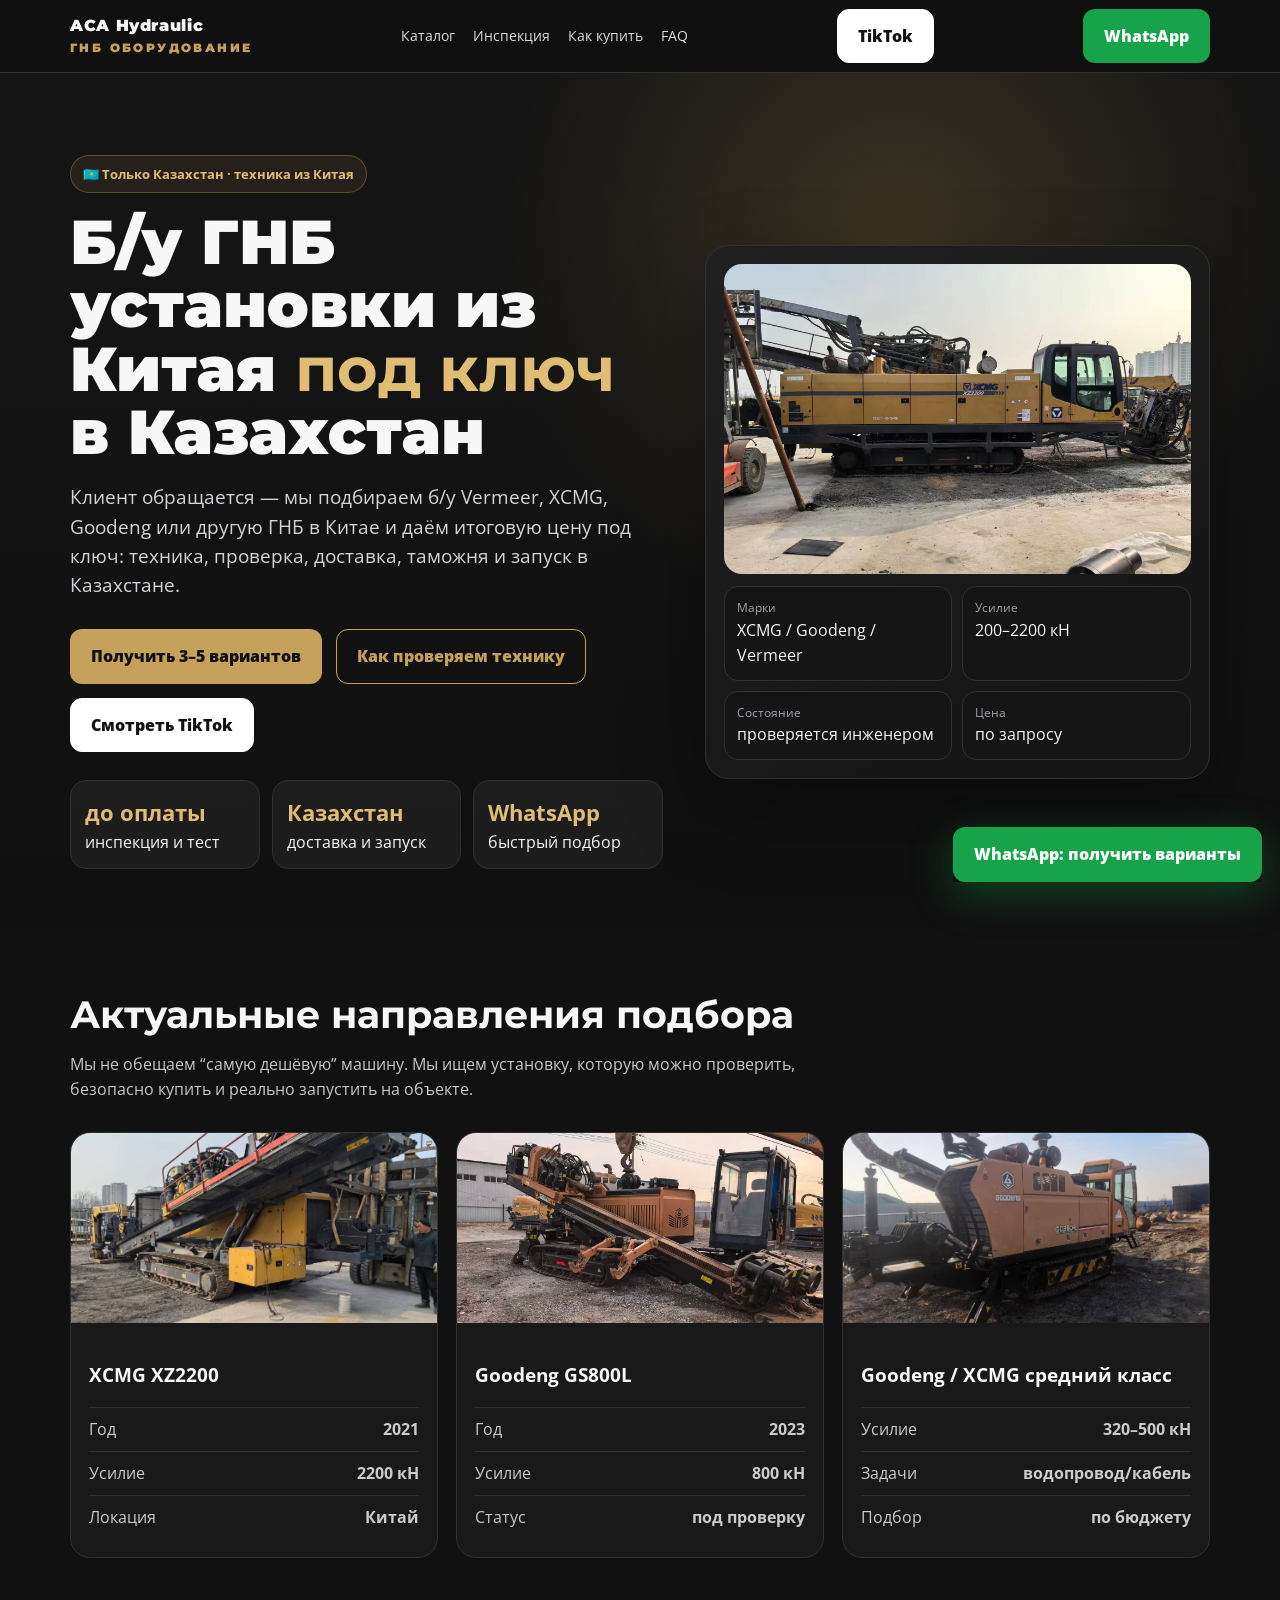
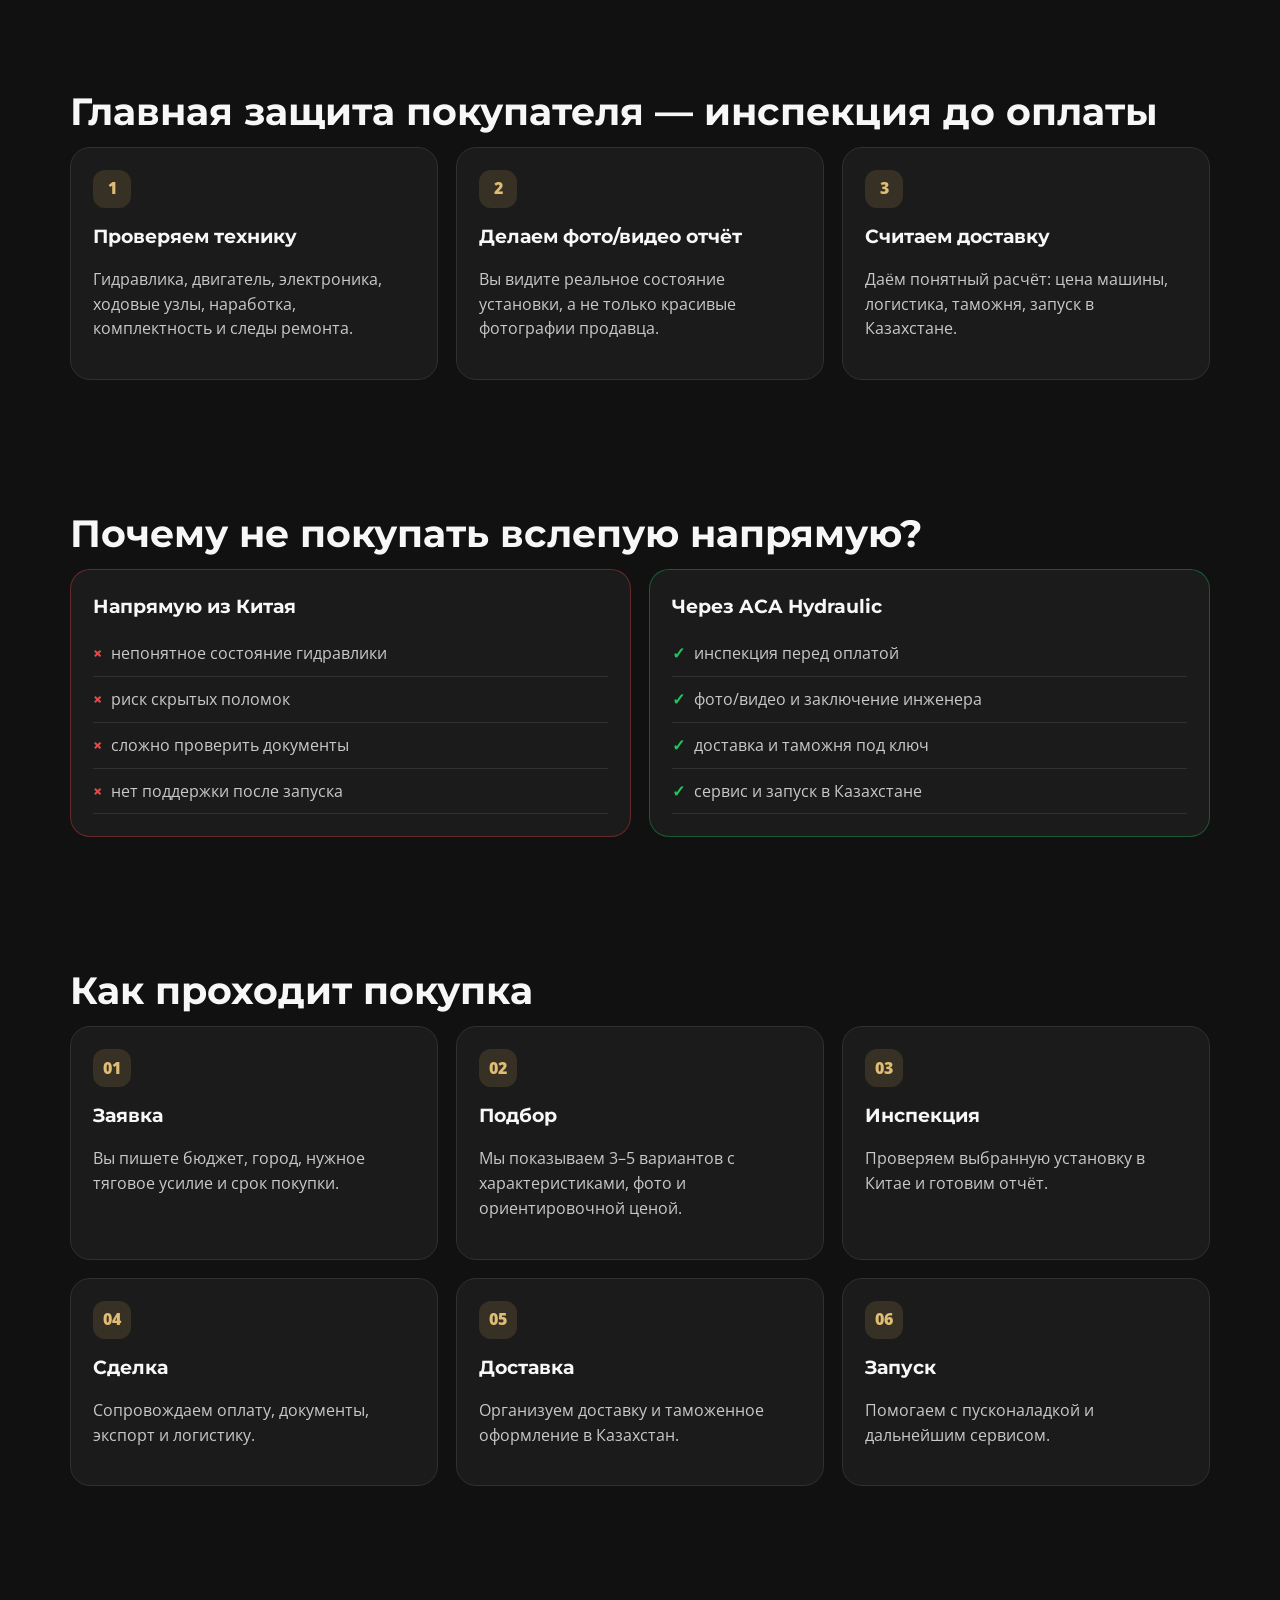
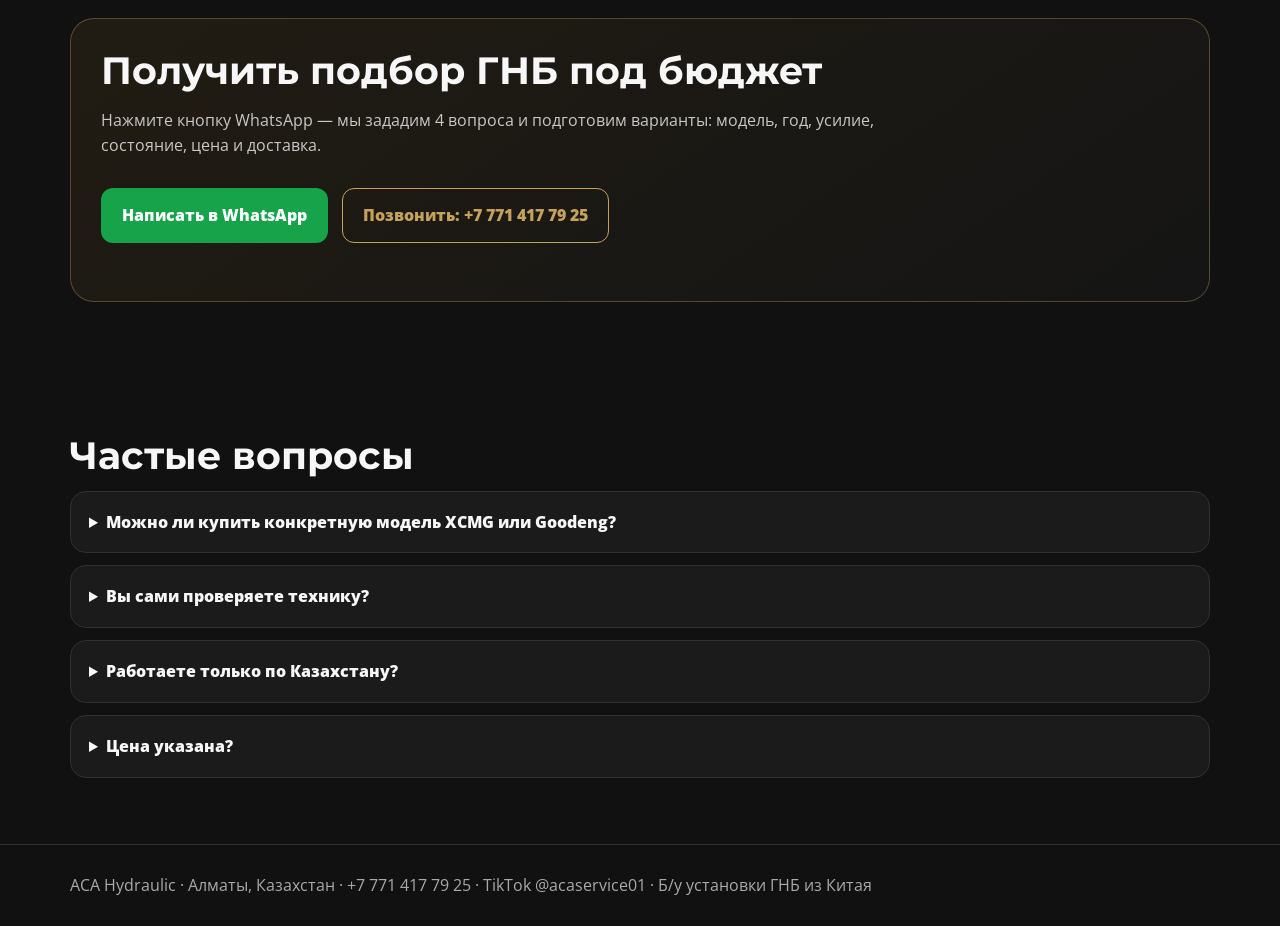
==== index.html @ 489a2565 "Improve HDD landing SEO and add TikTok" ====
<!doctype html>
<html lang="ru-KZ">
<head>
  <meta charset="UTF-8" />
  <meta name="viewport" content="width=device-width, initial-scale=1.0" />
  <title>Б/у ГНБ установки из Китая под ключ в Казахстан | ACA Hydraulic</title>
  <meta name="description" content="Б/у ГНБ установки Vermeer, XCMG, Goodeng из Китая под ключ в Казахстан: подбор под бюджет, инспекция, доставка, таможня и запуск. Получите цену под ключ в WhatsApp." />
  <meta name="keywords" content="б/у ГНБ установка, ГНБ из Китая, Vermeer бу, XCMG ГНБ, Goodeng ГНБ, купить ГНБ Казахстан, цена ГНБ под ключ" />
  <meta name="robots" content="index, follow" />
  <link rel="canonical" href="https://acahydraulic.com/" />
  <meta property="og:type" content="website" />
  <meta property="og:title" content="Б/у ГНБ установки из Китая под ключ в Казахстан" />
  <meta property="og:description" content="Подбор б/у Vermeer, XCMG, Goodeng из Китая под бюджет. Цена под ключ: техника, инспекция, доставка, таможня, запуск." />
  <meta property="og:url" content="https://acahydraulic.com/" />
  <meta name="twitter:card" content="summary_large_image" />
  <meta property="og:site_name" content="ACA Hydraulic" />
  <link rel="preconnect" href="https://fonts.googleapis.com">
  <link rel="preconnect" href="https://fonts.gstatic.com" crossorigin>
  <link href="https://fonts.googleapis.com/css2?family=Montserrat:wght@700;800;900&family=Open+Sans:wght@400;600;700&display=swap" rel="stylesheet">
  <style>
    :root{--bg:#111;--card:#1b1b1b;--muted:#9ca3af;--gold:#c6a15b;--gold2:#e0bd74;--line:#303030;--green:#22c55e;--red:#ef4444;--white:#f7f7f7}
    *{box-sizing:border-box} body{margin:0;background:var(--bg);color:var(--white);font-family:'Open Sans',Arial,sans-serif;line-height:1.55} a{color:inherit;text-decoration:none} img{max-width:100%;display:block}
    .wrap{max-width:1180px;margin:0 auto;padding:0 20px}.nav{position:sticky;top:0;z-index:10;background:rgba(17,17,17,.9);backdrop-filter:blur(12px);border-bottom:1px solid var(--line)}.navin{height:72px;display:flex;align-items:center;justify-content:space-between;gap:20px}.brand{font-family:Montserrat,sans-serif;font-weight:900;letter-spacing:.04em}.brand span{display:block;color:var(--gold);font-size:12px;letter-spacing:.2em}.navlinks{display:flex;gap:18px;color:#ddd;font-size:14px}.btn{display:inline-flex;align-items:center;justify-content:center;border-radius:12px;padding:14px 20px;font-weight:800;border:1px solid transparent;transition:.2s}.btn.gold{background:var(--gold);color:#111}.btn.gold:hover{background:var(--gold2);transform:translateY(-1px)}.btn.out{border-color:var(--gold);color:var(--gold)}.btn.wa{background:#16a34a;color:white}.btn.tiktok{background:#fff;color:#111;border-color:#fff}.btn.tiktok:hover{background:#eee;transform:translateY(-1px)}.hero{position:relative;overflow:hidden;padding:82px 0 58px;background:radial-gradient(circle at 70% 20%,rgba(198,161,91,.22),transparent 35%),linear-gradient(180deg,#151515,#101010)}.grid{display:grid;grid-template-columns:1.08fr .92fr;gap:42px;align-items:center}.badge{display:inline-flex;gap:9px;align-items:center;padding:8px 12px;border:1px solid rgba(198,161,91,.35);background:rgba(198,161,91,.1);color:var(--gold2);border-radius:999px;font-weight:700;font-size:13px}.h1{font-family:Montserrat,sans-serif;font-size:clamp(34px,5vw,62px);line-height:1.02;margin:18px 0 18px;font-weight:900}.h1 b{color:var(--gold2)}.lead{font-size:19px;color:#d1d5db;max-width:760px}.cta{display:flex;flex-wrap:wrap;gap:14px;margin:28px 0}.facts{display:grid;grid-template-columns:repeat(3,1fr);gap:12px;margin-top:28px}.fact{background:rgba(255,255,255,.05);border:1px solid var(--line);border-radius:16px;padding:14px}.fact strong{display:block;color:var(--gold2);font-size:22px}.heroCard{background:linear-gradient(145deg,#202020,#141414);border:1px solid var(--line);border-radius:24px;padding:18px;box-shadow:0 30px 80px rgba(0,0,0,.35)}.machine{height:310px;border-radius:18px;object-fit:cover;width:100%;background:#222}.pricebox{display:grid;grid-template-columns:1fr 1fr;gap:10px;margin-top:12px}.mini{border:1px solid var(--line);border-radius:14px;padding:12px;background:#151515}.mini span{display:block;color:var(--muted);font-size:12px}.section{padding:66px 0}.title{font-family:Montserrat,sans-serif;font-size:clamp(28px,3vw,42px);line-height:1.12;margin:0 0 14px}.sub{color:#c8c8c8;max-width:780px;margin-bottom:30px}.cards{display:grid;grid-template-columns:repeat(3,1fr);gap:18px}.card{background:var(--card);border:1px solid var(--line);border-radius:20px;padding:22px}.card h3{font-family:Montserrat,sans-serif;margin:0 0 10px}.card p,.card li{color:#c9c9c9}.num{width:38px;height:38px;border-radius:12px;background:rgba(198,161,91,.16);color:var(--gold2);display:flex;align-items:center;justify-content:center;font-weight:900;margin-bottom:14px}.catalog{display:grid;grid-template-columns:repeat(3,1fr);gap:18px}.item{background:#191919;border:1px solid var(--line);border-radius:20px;overflow:hidden}.item img{height:190px;width:100%;object-fit:cover}.item .pad{padding:18px}.spec{display:flex;justify-content:space-between;border-top:1px solid var(--line);padding:9px 0;color:#ccc}.compare{display:grid;grid-template-columns:1fr 1fr;gap:18px}.bad{border-color:rgba(239,68,68,.35)}.good{border-color:rgba(34,197,94,.35)}.list{padding:0;margin:0;list-style:none}.list li{padding:10px 0;border-bottom:1px solid var(--line)}.list li:before{content:'✓';color:var(--green);font-weight:900;margin-right:9px}.bad .list li:before{content:'×';color:var(--red)}.formbox{background:linear-gradient(145deg,#211c13,#151515);border:1px solid rgba(198,161,91,.35);border-radius:24px;padding:30px}.formgrid{display:grid;grid-template-columns:1fr 1fr;gap:12px}.input{width:100%;padding:15px;border-radius:12px;border:1px solid #383838;background:#111;color:#fff}.full{grid-column:1/-1}.faq{display:grid;gap:12px}.faq details{background:var(--card);border:1px solid var(--line);border-radius:16px;padding:18px}.faq summary{font-weight:800;cursor:pointer}.footer{border-top:1px solid var(--line);padding:28px 0;color:#aaa}.float{position:fixed;right:18px;bottom:18px;z-index:20;box-shadow:0 12px 40px rgba(22,163,74,.35)}
    @media(max-width:850px){.grid,.cards,.catalog,.compare,.formgrid{grid-template-columns:1fr}.navlinks{display:none}.facts{grid-template-columns:1fr}.hero{padding-top:48px}.machine{height:240px}.float{left:18px;right:18px}.float .btn{width:100%}}
  </style>
  <script type="application/ld+json">{"@context":"https://schema.org","@type":"Organization","name":"ACA Hydraulic","url":"https://acahydraulic.com","telephone":"+77714177925","address":{"@type":"PostalAddress","addressLocality":"Алматы","addressCountry":"KZ"},"sameAs":["https://www.tiktok.com/@acaservice01"]}</script>
  <script type="application/ld+json">{"@context":"https://schema.org","@type":"Product","name":"Б/у установки ГНБ из Китая","brand":"XCMG, Goodeng, Vermeer","description":"Подбор, инспекция, доставка и запуск б/у установок горизонтально-направленного бурения в Казахстане.","offers":{"@type":"Offer","priceCurrency":"USD","availability":"https://schema.org/InStock","url":"https://acahydraulic.com/kupit-gnb/"}}</script>
</head>
<body>
  <div class="nav"><div class="wrap navin"><a class="brand" href="/">ACA Hydraulic<span>ГНБ ОБОРУДОВАНИЕ</span></a><div class="navlinks"><a href="#catalog">Каталог</a><a href="#inspection">Инспекция</a><a href="#process">Как купить</a><a href="#faq">FAQ</a></div><a class="btn tiktok" href="https://www.tiktok.com/@acaservice01" target="_blank" rel="noopener">TikTok</a><a class="btn wa" href="https://wa.me/77714177925?text=%D0%97%D0%B4%D1%80%D0%B0%D0%B2%D1%81%D1%82%D0%B2%D1%83%D0%B9%D1%82%D0%B5%21%20%D0%98%D0%BD%D1%82%D0%B5%D1%80%D0%B5%D1%81%D1%83%D0%B5%D1%82%20%D0%B1%2F%D1%83%20%D1%83%D1%81%D1%82%D0%B0%D0%BD%D0%BE%D0%B2%D0%BA%D0%B0%20%D0%93%D0%9D%D0%91.%20%D0%9F%D0%BE%D0%B4%D0%B1%D0%B5%D1%80%D0%B8%D1%82%D0%B5%20%D0%B2%D0%B0%D1%80%D0%B8%D0%B0%D0%BD%D1%82%D1%8B." target="_blank" rel="noopener">WhatsApp</a></div></div>

  <main>
    <section class="hero"><div class="wrap grid"><div><div class="badge">🇰🇿 Только Казахстан · техника из Китая</div><h1 class="h1">Б/у ГНБ установки из Китая <b>под ключ</b> в Казахстан</h1><p class="lead">Клиент обращается — мы подбираем б/у Vermeer, XCMG, Goodeng или другую ГНБ в Китае и даём итоговую цену под ключ: техника, проверка, доставка, таможня и запуск в Казахстане.</p><div class="cta"><a class="btn gold" href="#lead">Получить 3–5 вариантов</a><a class="btn out" href="#inspection">Как проверяем технику</a><a class="btn tiktok" href="https://www.tiktok.com/@acaservice01" target="_blank" rel="noopener">Смотреть TikTok</a></div><div class="facts"><div class="fact"><strong>до оплаты</strong>инспекция и тест</div><div class="fact"><strong>Казахстан</strong>доставка и запуск</div><div class="fact"><strong>WhatsApp</strong>быстрый подбор</div></div></div><div class="heroCard"><img class="machine" src="/xcmg-xz2200-4.jpg" alt="Б/у установка ГНБ XCMG из Китая"><div class="pricebox"><div class="mini"><span>Марки</span>XCMG / Goodeng / Vermeer</div><div class="mini"><span>Усилие</span>200–2200 кН</div><div class="mini"><span>Состояние</span>проверяется инженером</div><div class="mini"><span>Цена</span>по запросу</div></div></div></div></section>

    <section id="catalog" class="section"><div class="wrap"><h2 class="title">Актуальные направления подбора</h2><p class="sub">Мы не обещаем “самую дешёвую” машину. Мы ищем установку, которую можно проверить, безопасно купить и реально запустить на объекте.</p><div class="catalog"><article class="item"><img src="/hdd/xcmg-xz2200-2021/xcmg-xz2200-2021-01.jpg" alt="XCMG XZ2200 2021"><div class="pad"><h3>XCMG XZ2200</h3><div class="spec"><span>Год</span><b>2021</b></div><div class="spec"><span>Усилие</span><b>2200 кН</b></div><div class="spec"><span>Локация</span><b>Китай</b></div></div></article><article class="item"><img src="/hdd/goodeng-gs800l/goodeng-gs800l-01.jpg" alt="Goodeng GS800L"><div class="pad"><h3>Goodeng GS800L</h3><div class="spec"><span>Год</span><b>2023</b></div><div class="spec"><span>Усилие</span><b>800 кН</b></div><div class="spec"><span>Статус</span><b>под проверку</b></div></div></article><article class="item"><img src="/goodeng-gd360l-1.jpg" alt="Goodeng GD360-L"><div class="pad"><h3>Goodeng / XCMG средний класс</h3><div class="spec"><span>Усилие</span><b>320–500 кН</b></div><div class="spec"><span>Задачи</span><b>водопровод/кабель</b></div><div class="spec"><span>Подбор</span><b>по бюджету</b></div></div></article></div></div></section>

    <section id="inspection" class="section"><div class="wrap"><h2 class="title">Главная защита покупателя — инспекция до оплаты</h2><div class="cards"><div class="card"><div class="num">1</div><h3>Проверяем технику</h3><p>Гидравлика, двигатель, электроника, ходовые узлы, наработка, комплектность и следы ремонта.</p></div><div class="card"><div class="num">2</div><h3>Делаем фото/видео отчёт</h3><p>Вы видите реальное состояние установки, а не только красивые фотографии продавца.</p></div><div class="card"><div class="num">3</div><h3>Считаем доставку</h3><p>Даём понятный расчёт: цена машины, логистика, таможня, запуск в Казахстане.</p></div></div></div></section>

    <section class="section"><div class="wrap"><h2 class="title">Почему не покупать вслепую напрямую?</h2><div class="compare"><div class="card bad"><h3>Напрямую из Китая</h3><ul class="list"><li>непонятное состояние гидравлики</li><li>риск скрытых поломок</li><li>сложно проверить документы</li><li>нет поддержки после запуска</li></ul></div><div class="card good"><h3>Через ACA Hydraulic</h3><ul class="list"><li>инспекция перед оплатой</li><li>фото/видео и заключение инженера</li><li>доставка и таможня под ключ</li><li>сервис и запуск в Казахстане</li></ul></div></div></div></section>

    <section id="process" class="section"><div class="wrap"><h2 class="title">Как проходит покупка</h2><div class="cards"><div class="card"><div class="num">01</div><h3>Заявка</h3><p>Вы пишете бюджет, город, нужное тяговое усилие и срок покупки.</p></div><div class="card"><div class="num">02</div><h3>Подбор</h3><p>Мы показываем 3–5 вариантов с характеристиками, фото и ориентировочной ценой.</p></div><div class="card"><div class="num">03</div><h3>Инспекция</h3><p>Проверяем выбранную установку в Китае и готовим отчёт.</p></div><div class="card"><div class="num">04</div><h3>Сделка</h3><p>Сопровождаем оплату, документы, экспорт и логистику.</p></div><div class="card"><div class="num">05</div><h3>Доставка</h3><p>Организуем доставку и таможенное оформление в Казахстан.</p></div><div class="card"><div class="num">06</div><h3>Запуск</h3><p>Помогаем с пусконаладкой и дальнейшим сервисом.</p></div></div></div></section>

    <section id="lead" class="section"><div class="wrap"><div class="formbox"><h2 class="title">Получить подбор ГНБ под бюджет</h2><p class="sub">Нажмите кнопку WhatsApp — мы зададим 4 вопроса и подготовим варианты: модель, год, усилие, состояние, цена и доставка.</p><div class="cta"><a class="btn wa" href="https://wa.me/77714177925?text=%D0%9D%D1%83%D0%B6%D0%BD%D0%B0%20%D0%B1%2F%D1%83%20%D1%83%D1%81%D1%82%D0%B0%D0%BD%D0%BE%D0%B2%D0%BA%D0%B0%20%D0%93%D0%9D%D0%91.%20%D0%93%D0%BE%D1%80%D0%BE%D0%B4%3A%20%0A%D0%91%D1%8E%D0%B4%D0%B6%D0%B5%D1%82%3A%20%0A%D0%A3%D1%81%D0%B8%D0%BB%D0%B8%D0%B5%20%D0%BA%D0%9D%3A%20%0A%D0%A1%D1%80%D0%BE%D0%BA%20%D0%BF%D0%BE%D0%BA%D1%83%D0%BF%D0%BA%D0%B8%3A" target="_blank" rel="noopener">Написать в WhatsApp</a><a class="btn out" href="tel:+77714177925">Позвонить: +7 771 417 79 25</a></div></div></div></section>

    <section id="faq" class="section"><div class="wrap"><h2 class="title">Частые вопросы</h2><div class="faq"><details><summary>Можно ли купить конкретную модель XCMG или Goodeng?</summary><p>Да. Мы ищем конкретные модели и параллельно предлагаем аналоги по усилию, году и бюджету.</p></details><details><summary>Вы сами проверяете технику?</summary><p>Да, ключевая ценность — инспекция в Китае до оплаты: фото, видео, тестовая работа и проверка основных узлов.</p></details><details><summary>Работаете только по Казахстану?</summary><p>Рекламу сейчас ведём только на Казахстан. Поставку можем обсуждать индивидуально.</p></details><details><summary>Цена указана?</summary><p>Цена зависит от модели, года, состояния, комплектации и логистики. Поэтому сначала подбираем варианты и считаем полный бюджет.</p></details></div></div></section>
  </main>

  <div class="float"><a class="btn wa" href="https://wa.me/77714177925?text=%D0%98%D0%BD%D1%82%D0%B5%D1%80%D0%B5%D1%81%D1%83%D0%B5%D1%82%20%D0%93%D0%9D%D0%91.%20%D0%9F%D0%BE%D0%B4%D0%B1%D0%B5%D1%80%D0%B8%D1%82%D0%B5%20%D0%B2%D0%B0%D1%80%D0%B8%D0%B0%D0%BD%D1%82%D1%8B." target="_blank" rel="noopener">WhatsApp: получить варианты</a></div>
  <footer class="footer"><div class="wrap">ACA Hydraulic · Алматы, Казахстан · +7 771 417 79 25 · <a href="https://www.tiktok.com/@acaservice01" target="_blank" rel="noopener">TikTok @acaservice01</a> · Б/у установки ГНБ из Китая</div></footer>
</body>
</html>
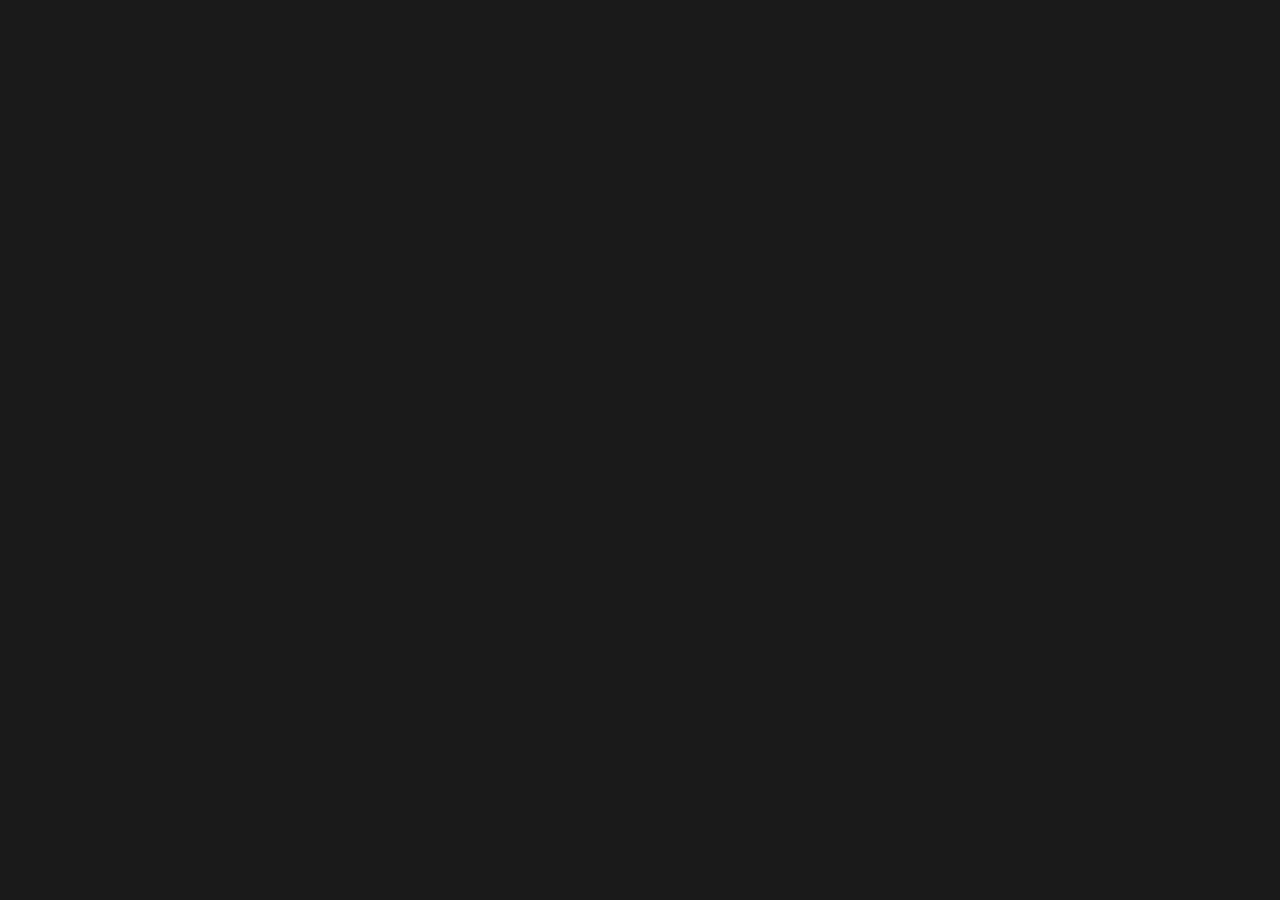
==== commit 9cdaa6f1: "Revert "Improve HDD landing SEO and add TikTok" This reverts commit 489a25655c374c959a56a934123c600c" ====
--- a/index.html
+++ b/index.html
@@ -1,51 +1,22 @@
 <!doctype html>
 <html lang="ru-KZ">
-<head>
-  <meta charset="UTF-8" />
-  <meta name="viewport" content="width=device-width, initial-scale=1.0" />
-  <title>Б/у ГНБ установки из Китая под ключ в Казахстан | ACA Hydraulic</title>
-  <meta name="description" content="Б/у ГНБ установки Vermeer, XCMG, Goodeng из Китая под ключ в Казахстан: подбор под бюджет, инспекция, доставка, таможня и запуск. Получите цену под ключ в WhatsApp." />
-  <meta name="keywords" content="б/у ГНБ установка, ГНБ из Китая, Vermeer бу, XCMG ГНБ, Goodeng ГНБ, купить ГНБ Казахстан, цена ГНБ под ключ" />
-  <meta name="robots" content="index, follow" />
-  <link rel="canonical" href="https://acahydraulic.com/" />
-  <meta property="og:type" content="website" />
-  <meta property="og:title" content="Б/у ГНБ установки из Китая под ключ в Казахстан" />
-  <meta property="og:description" content="Подбор б/у Vermeer, XCMG, Goodeng из Китая под бюджет. Цена под ключ: техника, инспекция, доставка, таможня, запуск." />
-  <meta property="og:url" content="https://acahydraulic.com/" />
-  <meta name="twitter:card" content="summary_large_image" />
-  <meta property="og:site_name" content="ACA Hydraulic" />
-  <link rel="preconnect" href="https://fonts.googleapis.com">
-  <link rel="preconnect" href="https://fonts.gstatic.com" crossorigin>
-  <link href="https://fonts.googleapis.com/css2?family=Montserrat:wght@700;800;900&family=Open+Sans:wght@400;600;700&display=swap" rel="stylesheet">
-  <style>
-    :root{--bg:#111;--card:#1b1b1b;--muted:#9ca3af;--gold:#c6a15b;--gold2:#e0bd74;--line:#303030;--green:#22c55e;--red:#ef4444;--white:#f7f7f7}
-    *{box-sizing:border-box} body{margin:0;background:var(--bg);color:var(--white);font-family:'Open Sans',Arial,sans-serif;line-height:1.55} a{color:inherit;text-decoration:none} img{max-width:100%;display:block}
-    .wrap{max-width:1180px;margin:0 auto;padding:0 20px}.nav{position:sticky;top:0;z-index:10;background:rgba(17,17,17,.9);backdrop-filter:blur(12px);border-bottom:1px solid var(--line)}.navin{height:72px;display:flex;align-items:center;justify-content:space-between;gap:20px}.brand{font-family:Montserrat,sans-serif;font-weight:900;letter-spacing:.04em}.brand span{display:block;color:var(--gold);font-size:12px;letter-spacing:.2em}.navlinks{display:flex;gap:18px;color:#ddd;font-size:14px}.btn{display:inline-flex;align-items:center;justify-content:center;border-radius:12px;padding:14px 20px;font-weight:800;border:1px solid transparent;transition:.2s}.btn.gold{background:var(--gold);color:#111}.btn.gold:hover{background:var(--gold2);transform:translateY(-1px)}.btn.out{border-color:var(--gold);color:var(--gold)}.btn.wa{background:#16a34a;color:white}.btn.tiktok{background:#fff;color:#111;border-color:#fff}.btn.tiktok:hover{background:#eee;transform:translateY(-1px)}.hero{position:relative;overflow:hidden;padding:82px 0 58px;background:radial-gradient(circle at 70% 20%,rgba(198,161,91,.22),transparent 35%),linear-gradient(180deg,#151515,#101010)}.grid{display:grid;grid-template-columns:1.08fr .92fr;gap:42px;align-items:center}.badge{display:inline-flex;gap:9px;align-items:center;padding:8px 12px;border:1px solid rgba(198,161,91,.35);background:rgba(198,161,91,.1);color:var(--gold2);border-radius:999px;font-weight:700;font-size:13px}.h1{font-family:Montserrat,sans-serif;font-size:clamp(34px,5vw,62px);line-height:1.02;margin:18px 0 18px;font-weight:900}.h1 b{color:var(--gold2)}.lead{font-size:19px;color:#d1d5db;max-width:760px}.cta{display:flex;flex-wrap:wrap;gap:14px;margin:28px 0}.facts{display:grid;grid-template-columns:repeat(3,1fr);gap:12px;margin-top:28px}.fact{background:rgba(255,255,255,.05);border:1px solid var(--line);border-radius:16px;padding:14px}.fact strong{display:block;color:var(--gold2);font-size:22px}.heroCard{background:linear-gradient(145deg,#202020,#141414);border:1px solid var(--line);border-radius:24px;padding:18px;box-shadow:0 30px 80px rgba(0,0,0,.35)}.machine{height:310px;border-radius:18px;object-fit:cover;width:100%;background:#222}.pricebox{display:grid;grid-template-columns:1fr 1fr;gap:10px;margin-top:12px}.mini{border:1px solid var(--line);border-radius:14px;padding:12px;background:#151515}.mini span{display:block;color:var(--muted);font-size:12px}.section{padding:66px 0}.title{font-family:Montserrat,sans-serif;font-size:clamp(28px,3vw,42px);line-height:1.12;margin:0 0 14px}.sub{color:#c8c8c8;max-width:780px;margin-bottom:30px}.cards{display:grid;grid-template-columns:repeat(3,1fr);gap:18px}.card{background:var(--card);border:1px solid var(--line);border-radius:20px;padding:22px}.card h3{font-family:Montserrat,sans-serif;margin:0 0 10px}.card p,.card li{color:#c9c9c9}.num{width:38px;height:38px;border-radius:12px;background:rgba(198,161,91,.16);color:var(--gold2);display:flex;align-items:center;justify-content:center;font-weight:900;margin-bottom:14px}.catalog{display:grid;grid-template-columns:repeat(3,1fr);gap:18px}.item{background:#191919;border:1px solid var(--line);border-radius:20px;overflow:hidden}.item img{height:190px;width:100%;object-fit:cover}.item .pad{padding:18px}.spec{display:flex;justify-content:space-between;border-top:1px solid var(--line);padding:9px 0;color:#ccc}.compare{display:grid;grid-template-columns:1fr 1fr;gap:18px}.bad{border-color:rgba(239,68,68,.35)}.good{border-color:rgba(34,197,94,.35)}.list{padding:0;margin:0;list-style:none}.list li{padding:10px 0;border-bottom:1px solid var(--line)}.list li:before{content:'✓';color:var(--green);font-weight:900;margin-right:9px}.bad .list li:before{content:'×';color:var(--red)}.formbox{background:linear-gradient(145deg,#211c13,#151515);border:1px solid rgba(198,161,91,.35);border-radius:24px;padding:30px}.formgrid{display:grid;grid-template-columns:1fr 1fr;gap:12px}.input{width:100%;padding:15px;border-radius:12px;border:1px solid #383838;background:#111;color:#fff}.full{grid-column:1/-1}.faq{display:grid;gap:12px}.faq details{background:var(--card);border:1px solid var(--line);border-radius:16px;padding:18px}.faq summary{font-weight:800;cursor:pointer}.footer{border-top:1px solid var(--line);padding:28px 0;color:#aaa}.float{position:fixed;right:18px;bottom:18px;z-index:20;box-shadow:0 12px 40px rgba(22,163,74,.35)}
-    @media(max-width:850px){.grid,.cards,.catalog,.compare,.formgrid{grid-template-columns:1fr}.navlinks{display:none}.facts{grid-template-columns:1fr}.hero{padding-top:48px}.machine{height:240px}.float{left:18px;right:18px}.float .btn{width:100%}}
-  </style>
-  <script type="application/ld+json">{"@context":"https://schema.org","@type":"Organization","name":"ACA Hydraulic","url":"https://acahydraulic.com","telephone":"+77714177925","address":{"@type":"PostalAddress","addressLocality":"Алматы","addressCountry":"KZ"},"sameAs":["https://www.tiktok.com/@acaservice01"]}</script>
-  <script type="application/ld+json">{"@context":"https://schema.org","@type":"Product","name":"Б/у установки ГНБ из Китая","brand":"XCMG, Goodeng, Vermeer","description":"Подбор, инспекция, доставка и запуск б/у установок горизонтально-направленного бурения в Казахстане.","offers":{"@type":"Offer","priceCurrency":"USD","availability":"https://schema.org/InStock","url":"https://acahydraulic.com/kupit-gnb/"}}</script>
-</head>
-<body>
-  <div class="nav"><div class="wrap navin"><a class="brand" href="/">ACA Hydraulic<span>ГНБ ОБОРУДОВАНИЕ</span></a><div class="navlinks"><a href="#catalog">Каталог</a><a href="#inspection">Инспекция</a><a href="#process">Как купить</a><a href="#faq">FAQ</a></div><a class="btn tiktok" href="https://www.tiktok.com/@acaservice01" target="_blank" rel="noopener">TikTok</a><a class="btn wa" href="https://wa.me/77714177925?text=%D0%97%D0%B4%D1%80%D0%B0%D0%B2%D1%81%D1%82%D0%B2%D1%83%D0%B9%D1%82%D0%B5%21%20%D0%98%D0%BD%D1%82%D0%B5%D1%80%D0%B5%D1%81%D1%83%D0%B5%D1%82%20%D0%B1%2F%D1%83%20%D1%83%D1%81%D1%82%D0%B0%D0%BD%D0%BE%D0%B2%D0%BA%D0%B0%20%D0%93%D0%9D%D0%91.%20%D0%9F%D0%BE%D0%B4%D0%B1%D0%B5%D1%80%D0%B8%D1%82%D0%B5%20%D0%B2%D0%B0%D1%80%D0%B8%D0%B0%D0%BD%D1%82%D1%8B." target="_blank" rel="noopener">WhatsApp</a></div></div>
-
-  <main>
-    <section class="hero"><div class="wrap grid"><div><div class="badge">🇰🇿 Только Казахстан · техника из Китая</div><h1 class="h1">Б/у ГНБ установки из Китая <b>под ключ</b> в Казахстан</h1><p class="lead">Клиент обращается — мы подбираем б/у Vermeer, XCMG, Goodeng или другую ГНБ в Китае и даём итоговую цену под ключ: техника, проверка, доставка, таможня и запуск в Казахстане.</p><div class="cta"><a class="btn gold" href="#lead">Получить 3–5 вариантов</a><a class="btn out" href="#inspection">Как проверяем технику</a><a class="btn tiktok" href="https://www.tiktok.com/@acaservice01" target="_blank" rel="noopener">Смотреть TikTok</a></div><div class="facts"><div class="fact"><strong>до оплаты</strong>инспекция и тест</div><div class="fact"><strong>Казахстан</strong>доставка и запуск</div><div class="fact"><strong>WhatsApp</strong>быстрый подбор</div></div></div><div class="heroCard"><img class="machine" src="/xcmg-xz2200-4.jpg" alt="Б/у установка ГНБ XCMG из Китая"><div class="pricebox"><div class="mini"><span>Марки</span>XCMG / Goodeng / Vermeer</div><div class="mini"><span>Усилие</span>200–2200 кН</div><div class="mini"><span>Состояние</span>проверяется инженером</div><div class="mini"><span>Цена</span>по запросу</div></div></div></div></section>
-
-    <section id="catalog" class="section"><div class="wrap"><h2 class="title">Актуальные направления подбора</h2><p class="sub">Мы не обещаем “самую дешёвую” машину. Мы ищем установку, которую можно проверить, безопасно купить и реально запустить на объекте.</p><div class="catalog"><article class="item"><img src="/hdd/xcmg-xz2200-2021/xcmg-xz2200-2021-01.jpg" alt="XCMG XZ2200 2021"><div class="pad"><h3>XCMG XZ2200</h3><div class="spec"><span>Год</span><b>2021</b></div><div class="spec"><span>Усилие</span><b>2200 кН</b></div><div class="spec"><span>Локация</span><b>Китай</b></div></div></article><article class="item"><img src="/hdd/goodeng-gs800l/goodeng-gs800l-01.jpg" alt="Goodeng GS800L"><div class="pad"><h3>Goodeng GS800L</h3><div class="spec"><span>Год</span><b>2023</b></div><div class="spec"><span>Усилие</span><b>800 кН</b></div><div class="spec"><span>Статус</span><b>под проверку</b></div></div></article><article class="item"><img src="/goodeng-gd360l-1.jpg" alt="Goodeng GD360-L"><div class="pad"><h3>Goodeng / XCMG средний класс</h3><div class="spec"><span>Усилие</span><b>320–500 кН</b></div><div class="spec"><span>Задачи</span><b>водопровод/кабель</b></div><div class="spec"><span>Подбор</span><b>по бюджету</b></div></div></article></div></div></section>
-
-    <section id="inspection" class="section"><div class="wrap"><h2 class="title">Главная защита покупателя — инспекция до оплаты</h2><div class="cards"><div class="card"><div class="num">1</div><h3>Проверяем технику</h3><p>Гидравлика, двигатель, электроника, ходовые узлы, наработка, комплектность и следы ремонта.</p></div><div class="card"><div class="num">2</div><h3>Делаем фото/видео отчёт</h3><p>Вы видите реальное состояние установки, а не только красивые фотографии продавца.</p></div><div class="card"><div class="num">3</div><h3>Считаем доставку</h3><p>Даём понятный расчёт: цена машины, логистика, таможня, запуск в Казахстане.</p></div></div></div></section>
-
-    <section class="section"><div class="wrap"><h2 class="title">Почему не покупать вслепую напрямую?</h2><div class="compare"><div class="card bad"><h3>Напрямую из Китая</h3><ul class="list"><li>непонятное состояние гидравлики</li><li>риск скрытых поломок</li><li>сложно проверить документы</li><li>нет поддержки после запуска</li></ul></div><div class="card good"><h3>Через ACA Hydraulic</h3><ul class="list"><li>инспекция перед оплатой</li><li>фото/видео и заключение инженера</li><li>доставка и таможня под ключ</li><li>сервис и запуск в Казахстане</li></ul></div></div></div></section>
-
-    <section id="process" class="section"><div class="wrap"><h2 class="title">Как проходит покупка</h2><div class="cards"><div class="card"><div class="num">01</div><h3>Заявка</h3><p>Вы пишете бюджет, город, нужное тяговое усилие и срок покупки.</p></div><div class="card"><div class="num">02</div><h3>Подбор</h3><p>Мы показываем 3–5 вариантов с характеристиками, фото и ориентировочной ценой.</p></div><div class="card"><div class="num">03</div><h3>Инспекция</h3><p>Проверяем выбранную установку в Китае и готовим отчёт.</p></div><div class="card"><div class="num">04</div><h3>Сделка</h3><p>Сопровождаем оплату, документы, экспорт и логистику.</p></div><div class="card"><div class="num">05</div><h3>Доставка</h3><p>Организуем доставку и таможенное оформление в Казахстан.</p></div><div class="card"><div class="num">06</div><h3>Запуск</h3><p>Помогаем с пусконаладкой и дальнейшим сервисом.</p></div></div></div></section>
-
-    <section id="lead" class="section"><div class="wrap"><div class="formbox"><h2 class="title">Получить подбор ГНБ под бюджет</h2><p class="sub">Нажмите кнопку WhatsApp — мы зададим 4 вопроса и подготовим варианты: модель, год, усилие, состояние, цена и доставка.</p><div class="cta"><a class="btn wa" href="https://wa.me/77714177925?text=%D0%9D%D1%83%D0%B6%D0%BD%D0%B0%20%D0%B1%2F%D1%83%20%D1%83%D1%81%D1%82%D0%B0%D0%BD%D0%BE%D0%B2%D0%BA%D0%B0%20%D0%93%D0%9D%D0%91.%20%D0%93%D0%BE%D1%80%D0%BE%D0%B4%3A%20%0A%D0%91%D1%8E%D0%B4%D0%B6%D0%B5%D1%82%3A%20%0A%D0%A3%D1%81%D0%B8%D0%BB%D0%B8%D0%B5%20%D0%BA%D0%9D%3A%20%0A%D0%A1%D1%80%D0%BE%D0%BA%20%D0%BF%D0%BE%D0%BA%D1%83%D0%BF%D0%BA%D0%B8%3A" target="_blank" rel="noopener">Написать в WhatsApp</a><a class="btn out" href="tel:+77714177925">Позвонить: +7 771 417 79 25</a></div></div></div></section>
-
-    <section id="faq" class="section"><div class="wrap"><h2 class="title">Частые вопросы</h2><div class="faq"><details><summary>Можно ли купить конкретную модель XCMG или Goodeng?</summary><p>Да. Мы ищем конкретные модели и параллельно предлагаем аналоги по усилию, году и бюджету.</p></details><details><summary>Вы сами проверяете технику?</summary><p>Да, ключевая ценность — инспекция в Китае до оплаты: фото, видео, тестовая работа и проверка основных узлов.</p></details><details><summary>Работаете только по Казахстану?</summary><p>Рекламу сейчас ведём только на Казахстан. Поставку можем обсуждать индивидуально.</p></details><details><summary>Цена указана?</summary><p>Цена зависит от модели, года, состояния, комплектации и логистики. Поэтому сначала подбираем варианты и считаем полный бюджет.</p></details></div></div></section>
-  </main>
-
-  <div class="float"><a class="btn wa" href="https://wa.me/77714177925?text=%D0%98%D0%BD%D1%82%D0%B5%D1%80%D0%B5%D1%81%D1%83%D0%B5%D1%82%20%D0%93%D0%9D%D0%91.%20%D0%9F%D0%BE%D0%B4%D0%B1%D0%B5%D1%80%D0%B8%D1%82%D0%B5%20%D0%B2%D0%B0%D1%80%D0%B8%D0%B0%D0%BD%D1%82%D1%8B." target="_blank" rel="noopener">WhatsApp: получить варианты</a></div>
-  <footer class="footer"><div class="wrap">ACA Hydraulic · Алматы, Казахстан · +7 771 417 79 25 · <a href="https://www.tiktok.com/@acaservice01" target="_blank" rel="noopener">TikTok @acaservice01</a> · Б/у установки ГНБ из Китая</div></footer>
-</body>
+  <head>
+    <meta charset="UTF-8" />
+    <meta name="viewport" content="width=device-width, initial-scale=1.0" />
+    <title>Б/у установки ГНБ из Китая в Казахстан | ACA Hydraulic</title>
+    <meta name="description" content="Продажа б/у установок ГНБ XCMG, Goodeng, Vermeer из Китая. Инспекция перед покупкой, доставка, таможня, запуск и сервис в Казахстане." />
+    <meta name="keywords" content="купить ГНБ установку, б/у ГНБ, продажа ГНБ Казахстан, XCMG ГНБ, Goodeng ГНБ, установка горизонтального бурения" />
+    <meta name="robots" content="index, follow" />
+    <link rel="canonical" href="https://acahydraulic.com/" />
+    <meta property="og:type" content="website" />
+    <meta property="og:title" content="ACA Hydraulic — Б/У установки ГНБ из Китая в Казахстан" />
+    <meta property="og:description" content="Подбор, инспекция, доставка, таможня и запуск б/у установок ГНБ в Казахстане." />
+    <meta property="og:url" content="https://acahydraulic.com/" />
+    <meta name="twitter:card" content="summary_large_image" />
+    <script type="module" crossorigin src="/assets/index-DsD5JomT.js"></script>
+    <link rel="stylesheet" crossorigin href="/assets/index-CtJ5qbkk.css">
+  </head>
+  <body>
+    <div id="root"></div>
+  </body>
 </html>
--- a/assets/index-CtJ5qbkk.css
+++ b/assets/index-CtJ5qbkk.css
@@ -0,0 +1 @@
+@import"https://fonts.googleapis.com/css2?family=Montserrat:wght@400;500;600;700;800;900&family=Open+Sans:wght@400;500;600;700&display=swap";*,:before,:after{--tw-border-spacing-x: 0;--tw-border-spacing-y: 0;--tw-translate-x: 0;--tw-translate-y: 0;--tw-rotate: 0;--tw-skew-x: 0;--tw-skew-y: 0;--tw-scale-x: 1;--tw-scale-y: 1;--tw-pan-x: ;--tw-pan-y: ;--tw-pinch-zoom: ;--tw-scroll-snap-strictness: proximity;--tw-gradient-from-position: ;--tw-gradient-via-position: ;--tw-gradient-to-position: ;--tw-ordinal: ;--tw-slashed-zero: ;--tw-numeric-figure: ;--tw-numeric-spacing: ;--tw-numeric-fraction: ;--tw-ring-inset: ;--tw-ring-offset-width: 0px;--tw-ring-offset-color: #fff;--tw-ring-color: rgb(59 130 246 / .5);--tw-ring-offset-shadow: 0 0 #0000;--tw-ring-shadow: 0 0 #0000;--tw-shadow: 0 0 #0000;--tw-shadow-colored: 0 0 #0000;--tw-blur: ;--tw-brightness: ;--tw-contrast: ;--tw-grayscale: ;--tw-hue-rotate: ;--tw-invert: ;--tw-saturate: ;--tw-sepia: ;--tw-drop-shadow: ;--tw-backdrop-blur: ;--tw-backdrop-brightness: ;--tw-backdrop-contrast: ;--tw-backdrop-grayscale: ;--tw-backdrop-hue-rotate: ;--tw-backdrop-invert: ;--tw-backdrop-opacity: ;--tw-backdrop-saturate: ;--tw-backdrop-sepia: ;--tw-contain-size: ;--tw-contain-layout: ;--tw-contain-paint: ;--tw-contain-style: }::backdrop{--tw-border-spacing-x: 0;--tw-border-spacing-y: 0;--tw-translate-x: 0;--tw-translate-y: 0;--tw-rotate: 0;--tw-skew-x: 0;--tw-skew-y: 0;--tw-scale-x: 1;--tw-scale-y: 1;--tw-pan-x: ;--tw-pan-y: ;--tw-pinch-zoom: ;--tw-scroll-snap-strictness: proximity;--tw-gradient-from-position: ;--tw-gradient-via-position: ;--tw-gradient-to-position: ;--tw-ordinal: ;--tw-slashed-zero: ;--tw-numeric-figure: ;--tw-numeric-spacing: ;--tw-numeric-fraction: ;--tw-ring-inset: ;--tw-ring-offset-width: 0px;--tw-ring-offset-color: #fff;--tw-ring-color: rgb(59 130 246 / .5);--tw-ring-offset-shadow: 0 0 #0000;--tw-ring-shadow: 0 0 #0000;--tw-shadow: 0 0 #0000;--tw-shadow-colored: 0 0 #0000;--tw-blur: ;--tw-brightness: ;--tw-contrast: ;--tw-grayscale: ;--tw-hue-rotate: ;--tw-invert: ;--tw-saturate: ;--tw-sepia: ;--tw-drop-shadow: ;--tw-backdrop-blur: ;--tw-backdrop-brightness: ;--tw-backdrop-contrast: ;--tw-backdrop-grayscale: ;--tw-backdrop-hue-rotate: ;--tw-backdrop-invert: ;--tw-backdrop-opacity: ;--tw-backdrop-saturate: ;--tw-backdrop-sepia: ;--tw-contain-size: ;--tw-contain-layout: ;--tw-contain-paint: ;--tw-contain-style: }*,:before,:after{box-sizing:border-box;border-width:0;border-style:solid;border-color:#e5e7eb}:before,:after{--tw-content: ""}html,:host{line-height:1.5;-webkit-text-size-adjust:100%;-moz-tab-size:4;-o-tab-size:4;tab-size:4;font-family:Open Sans,sans-serif;font-feature-settings:normal;font-variation-settings:normal;-webkit-tap-highlight-color:transparent}body{margin:0;line-height:inherit}hr{height:0;color:inherit;border-top-width:1px}abbr:where([title]){-webkit-text-decoration:underline dotted;text-decoration:underline dotted}h1,h2,h3,h4,h5,h6{font-size:inherit;font-weight:inherit}a{color:inherit;text-decoration:inherit}b,strong{font-weight:bolder}code,kbd,samp,pre{font-family:ui-monospace,SFMono-Regular,Menlo,Monaco,Consolas,Liberation Mono,Courier New,monospace;font-feature-settings:normal;font-variation-settings:normal;font-size:1em}small{font-size:80%}sub,sup{font-size:75%;line-height:0;position:relative;vertical-align:baseline}sub{bottom:-.25em}sup{top:-.5em}table{text-indent:0;border-color:inherit;border-collapse:collapse}button,input,optgroup,select,textarea{font-family:inherit;font-feature-settings:inherit;font-variation-settings:inherit;font-size:100%;font-weight:inherit;line-height:inherit;letter-spacing:inherit;color:inherit;margin:0;padding:0}button,select{text-transform:none}button,input:where([type=button]),input:where([type=reset]),input:where([type=submit]){-webkit-appearance:button;background-color:transparent;background-image:none}:-moz-focusring{outline:auto}:-moz-ui-invalid{box-shadow:none}progress{vertical-align:baseline}::-webkit-inner-spin-button,::-webkit-outer-spin-button{height:auto}[type=search]{-webkit-appearance:textfield;outline-offset:-2px}::-webkit-search-decoration{-webkit-appearance:none}::-webkit-file-upload-button{-webkit-appearance:button;font:inherit}summary{display:list-item}blockquote,dl,dd,h1,h2,h3,h4,h5,h6,hr,figure,p,pre{margin:0}fieldset{margin:0;padding:0}legend{padding:0}ol,ul,menu{list-style:none;margin:0;padding:0}dialog{padding:0}textarea{resize:vertical}input::-moz-placeholder,textarea::-moz-placeholder{opacity:1;color:#9ca3af}input::placeholder,textarea::placeholder{opacity:1;color:#9ca3af}button,[role=button]{cursor:pointer}:disabled{cursor:default}img,svg,video,canvas,audio,iframe,embed,object{display:block;vertical-align:middle}img,video{max-width:100%;height:auto}[hidden]:where(:not([hidden=until-found])){display:none}:root{--background: 0 0% 10%;--foreground: 0 0% 96%;--card: 0 0% 14%;--card-foreground: 0 0% 96%;--popover: 0 0% 10%;--popover-foreground: 0 0% 96%;--primary: 42 50% 55%;--primary-foreground: 0 0% 10%;--secondary: 0 0% 18%;--secondary-foreground: 0 0% 96%;--muted: 0 0% 18%;--muted-foreground: 0 0% 53%;--accent: 42 50% 55%;--accent-foreground: 0 0% 10%;--destructive: 0 84.2% 60.2%;--destructive-foreground: 0 0% 98%;--border: 0 0% 20%;--input: 0 0% 20%;--ring: 42 50% 55%;--radius: .5rem}*{border-color:hsl(var(--border))}html{scroll-behavior:smooth}body{background-color:hsl(var(--background));color:hsl(var(--foreground));-webkit-font-smoothing:antialiased;-moz-osx-font-smoothing:grayscale;font-family:Open Sans,sans-serif}h1,h2,h3,h4,h5,h6{font-family:Montserrat,sans-serif}.container{width:100%}@media(min-width:640px){.container{max-width:640px}}@media(min-width:768px){.container{max-width:768px}}@media(min-width:1024px){.container{max-width:1024px}}@media(min-width:1280px){.container{max-width:1280px}}@media(min-width:1536px){.container{max-width:1536px}}.sr-only{position:absolute;width:1px;height:1px;padding:0;margin:-1px;overflow:hidden;clip:rect(0,0,0,0);white-space:nowrap;border-width:0}.pointer-events-none{pointer-events:none}.visible{visibility:visible}.invisible{visibility:hidden}.fixed{position:fixed}.absolute{position:absolute}.relative{position:relative}.inset-0{inset:0}.inset-x-0{left:0;right:0}.inset-y-0{top:0;bottom:0}.-bottom-12{bottom:-3rem}.-bottom-6{bottom:-1.5rem}.-left-12{left:-3rem}.-left-6{left:-1.5rem}.-right-12{right:-3rem}.-top-12{top:-3rem}.bottom-0{bottom:0}.bottom-2{bottom:.5rem}.bottom-4{bottom:1rem}.bottom-6{bottom:1.5rem}.bottom-8{bottom:2rem}.left-0{left:0}.left-1\.5{left:.375rem}.left-1\/2{left:50%}.left-2{left:.5rem}.left-3{left:.75rem}.left-4{left:1rem}.left-\[50\%\]{left:50%}.right-0{right:0}.right-1{right:.25rem}.right-2{right:.5rem}.right-3{right:.75rem}.right-4{right:1rem}.right-6{right:1.5rem}.top-0{top:0}.top-1\.5{top:.375rem}.top-1\/2{top:50%}.top-2{top:.5rem}.top-3{top:.75rem}.top-3\.5{top:.875rem}.top-4{top:1rem}.top-\[1px\]{top:1px}.top-\[50\%\]{top:50%}.top-\[60\%\]{top:60%}.top-full{top:100%}.isolate{isolation:isolate}.z-10{z-index:10}.z-20{z-index:20}.z-50{z-index:50}.z-\[1\]{z-index:1}.order-1{order:1}.order-2{order:2}.order-first{order:-9999}.order-last{order:9999}.col-start-2{grid-column-start:2}.row-span-2{grid-row:span 2 / span 2}.row-start-1{grid-row-start:1}.\!m-0{margin:0!important}.-mx-1{margin-left:-.25rem;margin-right:-.25rem}.-my-2{margin-top:-.5rem;margin-bottom:-.5rem}.mx-2{margin-left:.5rem;margin-right:.5rem}.mx-3\.5{margin-left:.875rem;margin-right:.875rem}.mx-auto{margin-left:auto;margin-right:auto}.my-0{margin-top:0;margin-bottom:0}.my-0\.5{margin-top:.125rem;margin-bottom:.125rem}.my-1{margin-top:.25rem;margin-bottom:.25rem}.my-8{margin-top:2rem;margin-bottom:2rem}.-ml-4{margin-left:-1rem}.-mt-4{margin-top:-1rem}.mb-1{margin-bottom:.25rem}.mb-10{margin-bottom:2.5rem}.mb-12{margin-bottom:3rem}.mb-16{margin-bottom:4rem}.mb-2{margin-bottom:.5rem}.mb-3{margin-bottom:.75rem}.mb-4{margin-bottom:1rem}.mb-6{margin-bottom:1.5rem}.mb-8{margin-bottom:2rem}.ml-1{margin-left:.25rem}.ml-2{margin-left:.5rem}.ml-4{margin-left:1rem}.ml-auto{margin-left:auto}.mr-2{margin-right:.5rem}.mt-0\.5{margin-top:.125rem}.mt-1{margin-top:.25rem}.mt-1\.5{margin-top:.375rem}.mt-10{margin-top:2.5rem}.mt-12{margin-top:3rem}.mt-2{margin-top:.5rem}.mt-4{margin-top:1rem}.mt-6{margin-top:1.5rem}.mt-8{margin-top:2rem}.mt-auto{margin-top:auto}.line-clamp-1{overflow:hidden;display:-webkit-box;-webkit-box-orient:vertical;-webkit-line-clamp:1}.line-clamp-2{overflow:hidden;display:-webkit-box;-webkit-box-orient:vertical;-webkit-line-clamp:2}.block{display:block}.inline-block{display:inline-block}.flex{display:flex}.inline-flex{display:inline-flex}.table{display:table}.table-caption{display:table-caption}.table-cell{display:table-cell}.table-row{display:table-row}.grid{display:grid}.hidden{display:none}.aspect-\[4\/3\]{aspect-ratio:4/3}.aspect-square{aspect-ratio:1 / 1}.aspect-video{aspect-ratio:16 / 9}.size-10{width:2.5rem;height:2.5rem}.size-2{width:.5rem;height:.5rem}.size-2\.5{width:.625rem;height:.625rem}.size-3{width:.75rem;height:.75rem}.size-3\.5{width:.875rem;height:.875rem}.size-4{width:1rem;height:1rem}.size-6{width:1.5rem;height:1.5rem}.size-7{width:1.75rem;height:1.75rem}.size-8{width:2rem;height:2rem}.size-9{width:2.25rem;height:2.25rem}.size-auto{width:auto;height:auto}.size-full{width:100%;height:100%}.h-1\.5{height:.375rem}.h-10{height:2.5rem}.h-12{height:3rem}.h-14{height:3.5rem}.h-16{height:4rem}.h-2{height:.5rem}.h-2\.5{height:.625rem}.h-20{height:5rem}.h-3{height:.75rem}.h-4{height:1rem}.h-5{height:1.25rem}.h-6{height:1.5rem}.h-7{height:1.75rem}.h-8{height:2rem}.h-9{height:2.25rem}.h-\[1\.15rem\]{height:1.15rem}.h-\[calc\(100\%-1px\)\]{height:calc(100% - 1px)}.h-\[var\(--radix-navigation-menu-viewport-height\)\]{height:var(--radix-navigation-menu-viewport-height)}.h-\[var\(--radix-select-trigger-height\)\]{height:var(--radix-select-trigger-height)}.h-auto{height:auto}.h-full{height:100%}.h-px{height:1px}.h-svh{height:100svh}.max-h-\[300px\]{max-height:300px}.max-h-\[90vh\]{max-height:90vh}.min-h-0{min-height:0px}.min-h-16{min-height:4rem}.min-h-4{min-height:1rem}.min-h-\[40vh\]{min-height:40vh}.min-h-\[50vh\]{min-height:50vh}.min-h-\[60vh\]{min-height:60vh}.min-h-screen{min-height:100vh}.min-h-svh{min-height:100svh}.w-0{width:0px}.w-0\.5{width:.125rem}.w-1{width:.25rem}.w-10{width:2.5rem}.w-12{width:3rem}.w-14{width:3.5rem}.w-16{width:4rem}.w-2{width:.5rem}.w-2\.5{width:.625rem}.w-20{width:5rem}.w-24{width:6rem}.w-3{width:.75rem}.w-3\/4{width:75%}.w-4{width:1rem}.w-5{width:1.25rem}.w-6{width:1.5rem}.w-64{width:16rem}.w-72{width:18rem}.w-8{width:2rem}.w-9{width:2.25rem}.w-\[100px\]{width:100px}.w-auto{width:auto}.w-fit{width:-moz-fit-content;width:fit-content}.w-full{width:100%}.w-max{width:-moz-max-content;width:max-content}.w-px{width:1px}.min-w-0{min-width:0px}.min-w-10{min-width:2.5rem}.min-w-5{min-width:1.25rem}.min-w-8{min-width:2rem}.min-w-9{min-width:2.25rem}.min-w-\[12rem\]{min-width:12rem}.min-w-\[8rem\]{min-width:8rem}.min-w-\[var\(--radix-select-trigger-width\)\]{min-width:var(--radix-select-trigger-width)}.max-w-2xl{max-width:42rem}.max-w-3xl{max-width:48rem}.max-w-4xl{max-width:56rem}.max-w-5xl{max-width:64rem}.max-w-\[calc\(100\%-2rem\)\]{max-width:calc(100% - 2rem)}.max-w-max{max-width:-moz-max-content;max-width:max-content}.max-w-md{max-width:28rem}.max-w-sm{max-width:24rem}.flex-1{flex:1 1 0%}.flex-shrink-0,.shrink-0{flex-shrink:0}.grow{flex-grow:1}.grow-0{flex-grow:0}.basis-full{flex-basis:100%}.caption-bottom{caption-side:bottom}.border-collapse{border-collapse:collapse}.-translate-x-1\/2{--tw-translate-x: -50%;transform:translate(var(--tw-translate-x),var(--tw-translate-y)) rotate(var(--tw-rotate)) skew(var(--tw-skew-x)) skewY(var(--tw-skew-y)) scaleX(var(--tw-scale-x)) scaleY(var(--tw-scale-y))}.-translate-x-px{--tw-translate-x: -1px;transform:translate(var(--tw-translate-x),var(--tw-translate-y)) rotate(var(--tw-rotate)) skew(var(--tw-skew-x)) skewY(var(--tw-skew-y)) scaleX(var(--tw-scale-x)) scaleY(var(--tw-scale-y))}.-translate-y-1\/2{--tw-translate-y: -50%;transform:translate(var(--tw-translate-x),var(--tw-translate-y)) rotate(var(--tw-rotate)) skew(var(--tw-skew-x)) skewY(var(--tw-skew-y)) scaleX(var(--tw-scale-x)) scaleY(var(--tw-scale-y))}.translate-x-\[-50\%\]{--tw-translate-x: -50%;transform:translate(var(--tw-translate-x),var(--tw-translate-y)) rotate(var(--tw-rotate)) skew(var(--tw-skew-x)) skewY(var(--tw-skew-y)) scaleX(var(--tw-scale-x)) scaleY(var(--tw-scale-y))}.translate-x-px{--tw-translate-x: 1px;transform:translate(var(--tw-translate-x),var(--tw-translate-y)) rotate(var(--tw-rotate)) skew(var(--tw-skew-x)) skewY(var(--tw-skew-y)) scaleX(var(--tw-scale-x)) scaleY(var(--tw-scale-y))}.translate-y-0{--tw-translate-y: 0px;transform:translate(var(--tw-translate-x),var(--tw-translate-y)) rotate(var(--tw-rotate)) skew(var(--tw-skew-x)) skewY(var(--tw-skew-y)) scaleX(var(--tw-scale-x)) scaleY(var(--tw-scale-y))}.translate-y-0\.5{--tw-translate-y: .125rem;transform:translate(var(--tw-translate-x),var(--tw-translate-y)) rotate(var(--tw-rotate)) skew(var(--tw-skew-x)) skewY(var(--tw-skew-y)) scaleX(var(--tw-scale-x)) scaleY(var(--tw-scale-y))}.translate-y-8{--tw-translate-y: 2rem;transform:translate(var(--tw-translate-x),var(--tw-translate-y)) rotate(var(--tw-rotate)) skew(var(--tw-skew-x)) skewY(var(--tw-skew-y)) scaleX(var(--tw-scale-x)) scaleY(var(--tw-scale-y))}.translate-y-\[-50\%\]{--tw-translate-y: -50%;transform:translate(var(--tw-translate-x),var(--tw-translate-y)) rotate(var(--tw-rotate)) skew(var(--tw-skew-x)) skewY(var(--tw-skew-y)) scaleX(var(--tw-scale-x)) scaleY(var(--tw-scale-y))}.translate-y-\[calc\(-50\%_-_2px\)\]{--tw-translate-y: calc(-50% - 2px) ;transform:translate(var(--tw-translate-x),var(--tw-translate-y)) rotate(var(--tw-rotate)) skew(var(--tw-skew-x)) skewY(var(--tw-skew-y)) scaleX(var(--tw-scale-x)) scaleY(var(--tw-scale-y))}.rotate-180{--tw-rotate: 180deg;transform:translate(var(--tw-translate-x),var(--tw-translate-y)) rotate(var(--tw-rotate)) skew(var(--tw-skew-x)) skewY(var(--tw-skew-y)) scaleX(var(--tw-scale-x)) scaleY(var(--tw-scale-y))}.rotate-45{--tw-rotate: 45deg;transform:translate(var(--tw-translate-x),var(--tw-translate-y)) rotate(var(--tw-rotate)) skew(var(--tw-skew-x)) skewY(var(--tw-skew-y)) scaleX(var(--tw-scale-x)) scaleY(var(--tw-scale-y))}.rotate-90{--tw-rotate: 90deg;transform:translate(var(--tw-translate-x),var(--tw-translate-y)) rotate(var(--tw-rotate)) skew(var(--tw-skew-x)) skewY(var(--tw-skew-y)) scaleX(var(--tw-scale-x)) scaleY(var(--tw-scale-y))}.transform{transform:translate(var(--tw-translate-x),var(--tw-translate-y)) rotate(var(--tw-rotate)) skew(var(--tw-skew-x)) skewY(var(--tw-skew-y)) scaleX(var(--tw-scale-x)) scaleY(var(--tw-scale-y))}@keyframes bounce{0%,to{transform:translateY(-25%);animation-timing-function:cubic-bezier(.8,0,1,1)}50%{transform:none;animation-timing-function:cubic-bezier(0,0,.2,1)}}.animate-bounce{animation:bounce 1s infinite}@keyframes caret-blink{0%,70%,to{opacity:1}20%,50%{opacity:0}}.animate-caret-blink{animation:caret-blink 1.25s ease-out infinite}@keyframes pulse{50%{opacity:.5}}.animate-pulse{animation:pulse 2s cubic-bezier(.4,0,.6,1) infinite}@keyframes spin{to{transform:rotate(360deg)}}.animate-spin{animation:spin 1s linear infinite}.cursor-default{cursor:default}.cursor-pointer{cursor:pointer}.cursor-text{cursor:text}.touch-none{touch-action:none}.select-none{-webkit-user-select:none;-moz-user-select:none;user-select:none}.resize-none{resize:none}.scroll-my-1{scroll-margin-top:.25rem;scroll-margin-bottom:.25rem}.scroll-py-1{scroll-padding-top:.25rem;scroll-padding-bottom:.25rem}.list-disc{list-style-type:disc}.list-none{list-style-type:none}.auto-rows-min{grid-auto-rows:min-content}.grid-cols-2{grid-template-columns:repeat(2,minmax(0,1fr))}.grid-cols-3{grid-template-columns:repeat(3,minmax(0,1fr))}.grid-cols-\[0_1fr\]{grid-template-columns:0 1fr}.grid-rows-\[auto_auto\]{grid-template-rows:auto auto}.flex-row{flex-direction:row}.flex-col{flex-direction:column}.flex-col-reverse{flex-direction:column-reverse}.flex-wrap{flex-wrap:wrap}.place-content-center{place-content:center}.items-start{align-items:flex-start}.items-end{align-items:flex-end}.items-center{align-items:center}.items-stretch{align-items:stretch}.justify-start{justify-content:flex-start}.justify-center{justify-content:center}.justify-between{justify-content:space-between}.justify-items-start{justify-items:start}.gap-0\.5{gap:.125rem}.gap-1{gap:.25rem}.gap-1\.5{gap:.375rem}.gap-12{gap:3rem}.gap-2{gap:.5rem}.gap-2\.5{gap:.625rem}.gap-3{gap:.75rem}.gap-4{gap:1rem}.gap-6{gap:1.5rem}.gap-7{gap:1.75rem}.gap-8{gap:2rem}.gap-\[--spacing\(var\(--gap\)\)\]{gap:var(--spacing(var(--gap)))}.gap-y-0\.5{row-gap:.125rem}.space-y-1>:not([hidden])~:not([hidden]){--tw-space-y-reverse: 0;margin-top:calc(.25rem * calc(1 - var(--tw-space-y-reverse)));margin-bottom:calc(.25rem * var(--tw-space-y-reverse))}.space-y-16>:not([hidden])~:not([hidden]){--tw-space-y-reverse: 0;margin-top:calc(4rem * calc(1 - var(--tw-space-y-reverse)));margin-bottom:calc(4rem * var(--tw-space-y-reverse))}.space-y-2>:not([hidden])~:not([hidden]){--tw-space-y-reverse: 0;margin-top:calc(.5rem * calc(1 - var(--tw-space-y-reverse)));margin-bottom:calc(.5rem * var(--tw-space-y-reverse))}.space-y-3>:not([hidden])~:not([hidden]){--tw-space-y-reverse: 0;margin-top:calc(.75rem * calc(1 - var(--tw-space-y-reverse)));margin-bottom:calc(.75rem * var(--tw-space-y-reverse))}.space-y-4>:not([hidden])~:not([hidden]){--tw-space-y-reverse: 0;margin-top:calc(1rem * calc(1 - var(--tw-space-y-reverse)));margin-bottom:calc(1rem * var(--tw-space-y-reverse))}.space-y-6>:not([hidden])~:not([hidden]){--tw-space-y-reverse: 0;margin-top:calc(1.5rem * calc(1 - var(--tw-space-y-reverse)));margin-bottom:calc(1.5rem * var(--tw-space-y-reverse))}.self-start{align-self:flex-start}.self-stretch{align-self:stretch}.justify-self-end{justify-self:end}.overflow-auto{overflow:auto}.overflow-hidden{overflow:hidden}.overflow-x-auto{overflow-x:auto}.overflow-y-auto{overflow-y:auto}.overflow-x-hidden{overflow-x:hidden}.whitespace-nowrap{white-space:nowrap}.text-balance{text-wrap:balance}.break-words{overflow-wrap:break-word}.rounded{border-radius:.25rem}.rounded-2xl{border-radius:1rem}.rounded-\[2px\]{border-radius:2px}.rounded-\[4px\]{border-radius:4px}.rounded-\[calc\(var\(--radius\)-5px\)\]{border-radius:calc(var(--radius) - 5px)}.rounded-\[inherit\]{border-radius:inherit}.rounded-full{border-radius:9999px}.rounded-lg{border-radius:var(--radius)}.rounded-md{border-radius:calc(var(--radius) - 2px)}.rounded-none{border-radius:0}.rounded-sm{border-radius:calc(var(--radius) - 4px)}.rounded-xl{border-radius:calc(var(--radius) + 4px)}.rounded-xs{border-radius:calc(var(--radius) - 6px)}.rounded-l-md{border-top-left-radius:calc(var(--radius) - 2px);border-bottom-left-radius:calc(var(--radius) - 2px)}.rounded-r-md{border-top-right-radius:calc(var(--radius) - 2px);border-bottom-right-radius:calc(var(--radius) - 2px)}.rounded-tl-sm{border-top-left-radius:calc(var(--radius) - 4px)}.border{border-width:1px}.border-0{border-width:0px}.border-2{border-width:2px}.border-\[1\.5px\]{border-width:1.5px}.border-y{border-top-width:1px;border-bottom-width:1px}.border-b{border-bottom-width:1px}.border-l{border-left-width:1px}.border-r{border-right-width:1px}.border-t{border-top-width:1px}.border-dashed{border-style:dashed}.border-border{border-color:hsl(var(--border))}.border-border\/50{border-color:hsl(var(--border) / .5)}.border-gold{--tw-border-opacity: 1;border-color:rgb(201 160 80 / var(--tw-border-opacity, 1))}.border-gold\/20{border-color:#c9a05033}.border-gold\/30{border-color:#c9a0504d}.border-green-500{--tw-border-opacity: 1;border-color:rgb(34 197 94 / var(--tw-border-opacity, 1))}.border-green-500\/30{border-color:#22c55e4d}.border-input{border-color:hsl(var(--input))}.border-primary{border-color:hsl(var(--primary))}.border-red-500\/20{border-color:#ef444433}.border-red-500\/30{border-color:#ef44444d}.border-transparent{border-color:transparent}.border-l-transparent{border-left-color:transparent}.border-t-transparent{border-top-color:transparent}.bg-accent{background-color:hsl(var(--accent))}.bg-background{background-color:hsl(var(--background))}.bg-background\/50{background-color:hsl(var(--background) / .5)}.bg-background\/95{background-color:hsl(var(--background) / .95)}.bg-black\/50{background-color:#00000080}.bg-black\/70{background-color:#000000b3}.bg-blue-500{--tw-bg-opacity: 1;background-color:rgb(59 130 246 / var(--tw-bg-opacity, 1))}.bg-border{background-color:hsl(var(--border))}.bg-card{background-color:hsl(var(--card))}.bg-card\/80{background-color:hsl(var(--card) / .8)}.bg-destructive{--tw-bg-opacity: 1;background-color:hsl(var(--destructive) / var(--tw-bg-opacity, 1))}.bg-foreground{background-color:hsl(var(--foreground))}.bg-gold{--tw-bg-opacity: 1;background-color:rgb(201 160 80 / var(--tw-bg-opacity, 1))}.bg-gold\/10{background-color:#c9a0501a}.bg-gold\/20{background-color:#c9a05033}.bg-gold\/30{background-color:#c9a0504d}.bg-gold\/5{background-color:#c9a0500d}.bg-graphite{--tw-bg-opacity: 1;background-color:rgb(26 26 26 / var(--tw-bg-opacity, 1))}.bg-graphite-dark{--tw-bg-opacity: 1;background-color:rgb(13 13 13 / var(--tw-bg-opacity, 1))}.bg-green-500{--tw-bg-opacity: 1;background-color:rgb(34 197 94 / var(--tw-bg-opacity, 1))}.bg-green-500\/10{background-color:#22c55e1a}.bg-input{background-color:hsl(var(--input))}.bg-muted{background-color:hsl(var(--muted))}.bg-muted\/50{background-color:hsl(var(--muted) / .5)}.bg-orange-500{--tw-bg-opacity: 1;background-color:rgb(249 115 22 / var(--tw-bg-opacity, 1))}.bg-popover{background-color:hsl(var(--popover))}.bg-primary{background-color:hsl(var(--primary))}.bg-primary\/20{background-color:hsl(var(--primary) / .2)}.bg-red-500{--tw-bg-opacity: 1;background-color:rgb(239 68 68 / var(--tw-bg-opacity, 1))}.bg-red-500\/10{background-color:#ef44441a}.bg-red-500\/20{background-color:#ef444433}.bg-red-600{--tw-bg-opacity: 1;background-color:rgb(220 38 38 / var(--tw-bg-opacity, 1))}.bg-secondary{background-color:hsl(var(--secondary))}.bg-transparent{background-color:transparent}.bg-white{--tw-bg-opacity: 1;background-color:rgb(255 255 255 / var(--tw-bg-opacity, 1))}.bg-white\/50{background-color:#ffffff80}.bg-gradient-to-br{background-image:linear-gradient(to bottom right,var(--tw-gradient-stops))}.bg-gradient-to-r{background-image:linear-gradient(to right,var(--tw-gradient-stops))}.bg-gradient-to-t{background-image:linear-gradient(to top,var(--tw-gradient-stops))}.from-background{--tw-gradient-from: hsl(var(--background)) var(--tw-gradient-from-position);--tw-gradient-to: hsl(var(--background) / 0) var(--tw-gradient-to-position);--tw-gradient-stops: var(--tw-gradient-from), var(--tw-gradient-to)}.from-gold{--tw-gradient-from: #c9a050 var(--tw-gradient-from-position);--tw-gradient-to: rgb(201 160 80 / 0) var(--tw-gradient-to-position);--tw-gradient-stops: var(--tw-gradient-from), var(--tw-gradient-to)}.from-gold\/20{--tw-gradient-from: rgb(201 160 80 / .2) var(--tw-gradient-from-position);--tw-gradient-to: rgb(201 160 80 / 0) var(--tw-gradient-to-position);--tw-gradient-stops: var(--tw-gradient-from), var(--tw-gradient-to)}.via-background\/90{--tw-gradient-to: hsl(var(--background) / 0) var(--tw-gradient-to-position);--tw-gradient-stops: var(--tw-gradient-from), hsl(var(--background) / .9) var(--tw-gradient-via-position), var(--tw-gradient-to)}.via-transparent{--tw-gradient-to: rgb(0 0 0 / 0) var(--tw-gradient-to-position);--tw-gradient-stops: var(--tw-gradient-from), transparent var(--tw-gradient-via-position), var(--tw-gradient-to)}.to-background\/30{--tw-gradient-to: hsl(var(--background) / .3) var(--tw-gradient-to-position)}.to-background\/50{--tw-gradient-to: hsl(var(--background) / .5) var(--tw-gradient-to-position)}.to-gold-dark{--tw-gradient-to: #a08040 var(--tw-gradient-to-position)}.to-gold\/5{--tw-gradient-to: rgb(201 160 80 / .05) var(--tw-gradient-to-position)}.fill-current{fill:currentColor}.fill-foreground{fill:hsl(var(--foreground))}.fill-primary{fill:hsl(var(--primary))}.object-cover{-o-object-fit:cover;object-fit:cover}.p-0{padding:0}.p-1{padding:.25rem}.p-2{padding:.5rem}.p-3{padding:.75rem}.p-4{padding:1rem}.p-5{padding:1.25rem}.p-6{padding:1.5rem}.p-8{padding:2rem}.p-\[3px\]{padding:3px}.p-px{padding:1px}.px-1{padding-left:.25rem;padding-right:.25rem}.px-1\.5{padding-left:.375rem;padding-right:.375rem}.px-10{padding-left:2.5rem;padding-right:2.5rem}.px-2{padding-left:.5rem;padding-right:.5rem}.px-2\.5{padding-left:.625rem;padding-right:.625rem}.px-3{padding-left:.75rem;padding-right:.75rem}.px-4{padding-left:1rem;padding-right:1rem}.px-6{padding-left:1.5rem;padding-right:1.5rem}.px-8{padding-left:2rem;padding-right:2rem}.py-0\.5{padding-top:.125rem;padding-bottom:.125rem}.py-1{padding-top:.25rem;padding-bottom:.25rem}.py-1\.5{padding-top:.375rem;padding-bottom:.375rem}.py-16{padding-top:4rem;padding-bottom:4rem}.py-2{padding-top:.5rem;padding-bottom:.5rem}.py-20{padding-top:5rem;padding-bottom:5rem}.py-24{padding-top:6rem;padding-bottom:6rem}.py-3{padding-top:.75rem;padding-bottom:.75rem}.py-4{padding-top:1rem;padding-bottom:1rem}.py-6{padding-top:1.5rem;padding-bottom:1.5rem}.pb-2{padding-bottom:.5rem}.pb-20{padding-bottom:5rem}.pb-24{padding-bottom:6rem}.pb-3{padding-bottom:.75rem}.pb-4{padding-bottom:1rem}.pb-8{padding-bottom:2rem}.pl-2{padding-left:.5rem}.pl-3{padding-left:.75rem}.pl-4{padding-left:1rem}.pl-8{padding-left:2rem}.pr-1{padding-right:.25rem}.pr-2{padding-right:.5rem}.pr-2\.5{padding-right:.625rem}.pr-3{padding-right:.75rem}.pr-8{padding-right:2rem}.pt-0{padding-top:0}.pt-2{padding-top:.5rem}.pt-24{padding-top:6rem}.pt-3{padding-top:.75rem}.pt-32{padding-top:8rem}.pt-4{padding-top:1rem}.pt-8{padding-top:2rem}.text-left{text-align:left}.text-center{text-align:center}.align-middle{vertical-align:middle}.font-heading{font-family:Montserrat,sans-serif}.font-mono{font-family:ui-monospace,SFMono-Regular,Menlo,Monaco,Consolas,Liberation Mono,Courier New,monospace}.font-sans{font-family:Open Sans,sans-serif}.text-2xl{font-size:1.5rem;line-height:2rem}.text-3xl{font-size:1.875rem;line-height:2.25rem}.text-4xl{font-size:2.25rem;line-height:2.5rem}.text-6xl{font-size:3.75rem;line-height:1}.text-\[0\.8rem\]{font-size:.8rem}.text-base{font-size:1rem;line-height:1.5rem}.text-lg{font-size:1.125rem;line-height:1.75rem}.text-sm{font-size:.875rem;line-height:1.25rem}.text-sm\/relaxed{font-size:.875rem;line-height:1.625}.text-xl{font-size:1.25rem;line-height:1.75rem}.text-xs{font-size:.75rem;line-height:1rem}.font-black{font-weight:900}.font-bold{font-weight:700}.font-medium{font-weight:500}.font-normal{font-weight:400}.font-semibold{font-weight:600}.uppercase{text-transform:uppercase}.tabular-nums{--tw-numeric-spacing: tabular-nums;font-variant-numeric:var(--tw-ordinal) var(--tw-slashed-zero) var(--tw-numeric-figure) var(--tw-numeric-spacing) var(--tw-numeric-fraction)}.leading-none{line-height:1}.leading-normal{line-height:1.5}.leading-relaxed{line-height:1.625}.leading-snug{line-height:1.375}.leading-tight{line-height:1.25}.tracking-tight{letter-spacing:-.025em}.tracking-wider{letter-spacing:.05em}.tracking-widest{letter-spacing:.1em}.text-accent-foreground{color:hsl(var(--accent-foreground))}.text-background{color:hsl(var(--background))}.text-blue-500{--tw-text-opacity: 1;color:rgb(59 130 246 / var(--tw-text-opacity, 1))}.text-card-foreground{color:hsl(var(--card-foreground))}.text-current{color:currentColor}.text-destructive{--tw-text-opacity: 1;color:hsl(var(--destructive) / var(--tw-text-opacity, 1))}.text-foreground{color:hsl(var(--foreground))}.text-foreground\/80{color:hsl(var(--foreground) / .8)}.text-gold{--tw-text-opacity: 1;color:rgb(201 160 80 / var(--tw-text-opacity, 1))}.text-green-400{--tw-text-opacity: 1;color:rgb(74 222 128 / var(--tw-text-opacity, 1))}.text-green-500{--tw-text-opacity: 1;color:rgb(34 197 94 / var(--tw-text-opacity, 1))}.text-muted-foreground{color:hsl(var(--muted-foreground))}.text-orange-500{--tw-text-opacity: 1;color:rgb(249 115 22 / var(--tw-text-opacity, 1))}.text-popover-foreground{color:hsl(var(--popover-foreground))}.text-primary{color:hsl(var(--primary))}.text-primary-foreground{color:hsl(var(--primary-foreground))}.text-red-400{--tw-text-opacity: 1;color:rgb(248 113 113 / var(--tw-text-opacity, 1))}.text-secondary-foreground{color:hsl(var(--secondary-foreground))}.text-white{--tw-text-opacity: 1;color:rgb(255 255 255 / var(--tw-text-opacity, 1))}.underline-offset-4{text-underline-offset:4px}.opacity-0{opacity:0}.opacity-100{opacity:1}.opacity-50{opacity:.5}.opacity-70{opacity:.7}.shadow{--tw-shadow: 0 1px 3px 0 rgb(0 0 0 / .1), 0 1px 2px -1px rgb(0 0 0 / .1);--tw-shadow-colored: 0 1px 3px 0 var(--tw-shadow-color), 0 1px 2px -1px var(--tw-shadow-color);box-shadow:var(--tw-ring-offset-shadow, 0 0 #0000),var(--tw-ring-shadow, 0 0 #0000),var(--tw-shadow)}.shadow-2xl{--tw-shadow: 0 25px 50px -12px rgb(0 0 0 / .25);--tw-shadow-colored: 0 25px 50px -12px var(--tw-shadow-color);box-shadow:var(--tw-ring-offset-shadow, 0 0 #0000),var(--tw-ring-shadow, 0 0 #0000),var(--tw-shadow)}.shadow-\[0_0_0_1px_hsl\(var\(--sidebar-border\)\)\]{--tw-shadow: 0 0 0 1px hsl(var(--sidebar-border));--tw-shadow-colored: 0 0 0 1px var(--tw-shadow-color);box-shadow:var(--tw-ring-offset-shadow, 0 0 #0000),var(--tw-ring-shadow, 0 0 #0000),var(--tw-shadow)}.shadow-lg{--tw-shadow: 0 10px 15px -3px rgb(0 0 0 / .1), 0 4px 6px -4px rgb(0 0 0 / .1);--tw-shadow-colored: 0 10px 15px -3px var(--tw-shadow-color), 0 4px 6px -4px var(--tw-shadow-color);box-shadow:var(--tw-ring-offset-shadow, 0 0 #0000),var(--tw-ring-shadow, 0 0 #0000),var(--tw-shadow)}.shadow-md{--tw-shadow: 0 4px 6px -1px rgb(0 0 0 / .1), 0 2px 4px -2px rgb(0 0 0 / .1);--tw-shadow-colored: 0 4px 6px -1px var(--tw-shadow-color), 0 2px 4px -2px var(--tw-shadow-color);box-shadow:var(--tw-ring-offset-shadow, 0 0 #0000),var(--tw-ring-shadow, 0 0 #0000),var(--tw-shadow)}.shadow-none{--tw-shadow: 0 0 #0000;--tw-shadow-colored: 0 0 #0000;box-shadow:var(--tw-ring-offset-shadow, 0 0 #0000),var(--tw-ring-shadow, 0 0 #0000),var(--tw-shadow)}.shadow-sm{--tw-shadow: 0 1px 2px 0 rgb(0 0 0 / .05);--tw-shadow-colored: 0 1px 2px 0 var(--tw-shadow-color);box-shadow:var(--tw-ring-offset-shadow, 0 0 #0000),var(--tw-ring-shadow, 0 0 #0000),var(--tw-shadow)}.shadow-xl{--tw-shadow: 0 20px 25px -5px rgb(0 0 0 / .1), 0 8px 10px -6px rgb(0 0 0 / .1);--tw-shadow-colored: 0 20px 25px -5px var(--tw-shadow-color), 0 8px 10px -6px var(--tw-shadow-color);box-shadow:var(--tw-ring-offset-shadow, 0 0 #0000),var(--tw-ring-shadow, 0 0 #0000),var(--tw-shadow)}.shadow-xs{--tw-shadow: 0 1px 2px 0 rgb(0 0 0 / .05);--tw-shadow-colored: 0 1px 2px 0 var(--tw-shadow-color);box-shadow:var(--tw-ring-offset-shadow, 0 0 #0000),var(--tw-ring-shadow, 0 0 #0000),var(--tw-shadow)}.outline-none{outline:2px solid transparent;outline-offset:2px}.outline{outline-style:solid}.ring-0{--tw-ring-offset-shadow: var(--tw-ring-inset) 0 0 0 var(--tw-ring-offset-width) var(--tw-ring-offset-color);--tw-ring-shadow: var(--tw-ring-inset) 0 0 0 calc(0px + var(--tw-ring-offset-width)) var(--tw-ring-color);box-shadow:var(--tw-ring-offset-shadow),var(--tw-ring-shadow),var(--tw-shadow, 0 0 #0000)}.ring-ring\/50{--tw-ring-color: hsl(var(--ring) / .5)}.ring-offset-background{--tw-ring-offset-color: hsl(var(--background))}.filter{filter:var(--tw-blur) var(--tw-brightness) var(--tw-contrast) var(--tw-grayscale) var(--tw-hue-rotate) var(--tw-invert) var(--tw-saturate) var(--tw-sepia) var(--tw-drop-shadow)}.backdrop-blur{--tw-backdrop-blur: blur(8px);-webkit-backdrop-filter:var(--tw-backdrop-blur) var(--tw-backdrop-brightness) var(--tw-backdrop-contrast) var(--tw-backdrop-grayscale) var(--tw-backdrop-hue-rotate) var(--tw-backdrop-invert) var(--tw-backdrop-opacity) var(--tw-backdrop-saturate) var(--tw-backdrop-sepia);backdrop-filter:var(--tw-backdrop-blur) var(--tw-backdrop-brightness) var(--tw-backdrop-contrast) var(--tw-backdrop-grayscale) var(--tw-backdrop-hue-rotate) var(--tw-backdrop-invert) var(--tw-backdrop-opacity) var(--tw-backdrop-saturate) var(--tw-backdrop-sepia)}.backdrop-blur-md{--tw-backdrop-blur: blur(12px);-webkit-backdrop-filter:var(--tw-backdrop-blur) var(--tw-backdrop-brightness) var(--tw-backdrop-contrast) var(--tw-backdrop-grayscale) var(--tw-backdrop-hue-rotate) var(--tw-backdrop-invert) var(--tw-backdrop-opacity) var(--tw-backdrop-saturate) var(--tw-backdrop-sepia);backdrop-filter:var(--tw-backdrop-blur) var(--tw-backdrop-brightness) var(--tw-backdrop-contrast) var(--tw-backdrop-grayscale) var(--tw-backdrop-hue-rotate) var(--tw-backdrop-invert) var(--tw-backdrop-opacity) var(--tw-backdrop-saturate) var(--tw-backdrop-sepia)}.transition{transition-property:color,background-color,border-color,text-decoration-color,fill,stroke,opacity,box-shadow,transform,filter,backdrop-filter;transition-timing-function:cubic-bezier(.4,0,.2,1);transition-duration:.15s}.transition-\[color\,box-shadow\]{transition-property:color,box-shadow;transition-timing-function:cubic-bezier(.4,0,.2,1);transition-duration:.15s}.transition-\[left\,right\,width\]{transition-property:left,right,width;transition-timing-function:cubic-bezier(.4,0,.2,1);transition-duration:.15s}.transition-\[margin\,opacity\]{transition-property:margin,opacity;transition-timing-function:cubic-bezier(.4,0,.2,1);transition-duration:.15s}.transition-\[width\,height\,padding\]{transition-property:width,height,padding;transition-timing-function:cubic-bezier(.4,0,.2,1);transition-duration:.15s}.transition-\[width\]{transition-property:width;transition-timing-function:cubic-bezier(.4,0,.2,1);transition-duration:.15s}.transition-all{transition-property:all;transition-timing-function:cubic-bezier(.4,0,.2,1);transition-duration:.15s}.transition-colors{transition-property:color,background-color,border-color,text-decoration-color,fill,stroke;transition-timing-function:cubic-bezier(.4,0,.2,1);transition-duration:.15s}.transition-none{transition-property:none}.transition-opacity{transition-property:opacity;transition-timing-function:cubic-bezier(.4,0,.2,1);transition-duration:.15s}.transition-shadow{transition-property:box-shadow;transition-timing-function:cubic-bezier(.4,0,.2,1);transition-duration:.15s}.transition-transform{transition-property:transform;transition-timing-function:cubic-bezier(.4,0,.2,1);transition-duration:.15s}.duration-100{transition-duration:.1s}.duration-1000{transition-duration:1s}.duration-200{transition-duration:.2s}.duration-300{transition-duration:.3s}.duration-500{transition-duration:.5s}.duration-700{transition-duration:.7s}.ease-in-out{transition-timing-function:cubic-bezier(.4,0,.2,1)}.ease-linear{transition-timing-function:linear}@keyframes enter{0%{opacity:var(--tw-enter-opacity, 1);transform:translate3d(var(--tw-enter-translate-x, 0),var(--tw-enter-translate-y, 0),0) scale3d(var(--tw-enter-scale, 1),var(--tw-enter-scale, 1),var(--tw-enter-scale, 1)) rotate(var(--tw-enter-rotate, 0))}}@keyframes exit{to{opacity:var(--tw-exit-opacity, 1);transform:translate3d(var(--tw-exit-translate-x, 0),var(--tw-exit-translate-y, 0),0) scale3d(var(--tw-exit-scale, 1),var(--tw-exit-scale, 1),var(--tw-exit-scale, 1)) rotate(var(--tw-exit-rotate, 0))}}.animate-in{animation-name:enter;animation-duration:.15s;--tw-enter-opacity: initial;--tw-enter-scale: initial;--tw-enter-rotate: initial;--tw-enter-translate-x: initial;--tw-enter-translate-y: initial}.fade-in-0{--tw-enter-opacity: 0}.zoom-in-95{--tw-enter-scale: .95}.duration-100{animation-duration:.1s}.duration-1000{animation-duration:1s}.duration-200{animation-duration:.2s}.duration-300{animation-duration:.3s}.duration-500{animation-duration:.5s}.duration-700{animation-duration:.7s}.ease-in-out{animation-timing-function:cubic-bezier(.4,0,.2,1)}.ease-linear{animation-timing-function:linear}.\[--cell-size\:--spacing\(8\)\]{--cell-size: var(--spacing(8))}::-webkit-scrollbar{width:8px}::-webkit-scrollbar-track{background:#1a1a1a}::-webkit-scrollbar-thumb{background:#3a3a3a;border-radius:4px}::-webkit-scrollbar-thumb:hover{background:#c9a050}@keyframes fadeInUp{0%{opacity:0;transform:translateY(30px)}to{opacity:1;transform:translateY(0)}}@keyframes fadeIn{0%{opacity:0}to{opacity:1}}@keyframes slideInLeft{0%{opacity:0;transform:translate(-50px)}to{opacity:1;transform:translate(0)}}@keyframes slideInRight{0%{opacity:0;transform:translate(50px)}to{opacity:1;transform:translate(0)}}@keyframes float{0%,to{transform:translateY(0)}50%{transform:translateY(-10px)}}@keyframes pulse-glow{0%,to{box-shadow:0 0 5px #c9a05080}50%{box-shadow:0 0 20px #c9a050cc}}.animate-fade-in-up{animation:fadeInUp .6s ease-out forwards}.animate-fade-in{animation:fadeIn .6s ease-out forwards}.animate-slide-in-left{animation:slideInLeft .6s ease-out forwards}.animate-slide-in-right{animation:slideInRight .6s ease-out forwards}.animate-float{animation:float 4s ease-in-out infinite}.animate-pulse-glow{animation:pulse-glow 2s ease-in-out infinite}.delay-100{animation-delay:.1s}.delay-200{animation-delay:.2s}.delay-300{animation-delay:.3s}.delay-400{animation-delay:.4s}.delay-500{animation-delay:.5s}.delay-600{animation-delay:.6s}.delay-700{animation-delay:.7s}.delay-800{animation-delay:.8s}.selection\:bg-primary *::-moz-selection{background-color:hsl(var(--primary))}.selection\:bg-primary *::selection{background-color:hsl(var(--primary))}.selection\:text-primary-foreground *::-moz-selection{color:hsl(var(--primary-foreground))}.selection\:text-primary-foreground *::selection{color:hsl(var(--primary-foreground))}.selection\:bg-primary::-moz-selection{background-color:hsl(var(--primary))}.selection\:bg-primary::selection{background-color:hsl(var(--primary))}.selection\:text-primary-foreground::-moz-selection{color:hsl(var(--primary-foreground))}.selection\:text-primary-foreground::selection{color:hsl(var(--primary-foreground))}.file\:inline-flex::file-selector-button{display:inline-flex}.file\:h-7::file-selector-button{height:1.75rem}.file\:border-0::file-selector-button{border-width:0px}.file\:bg-transparent::file-selector-button{background-color:transparent}.file\:text-sm::file-selector-button{font-size:.875rem;line-height:1.25rem}.file\:font-medium::file-selector-button{font-weight:500}.file\:text-foreground::file-selector-button{color:hsl(var(--foreground))}.placeholder\:text-muted-foreground::-moz-placeholder{color:hsl(var(--muted-foreground))}.placeholder\:text-muted-foreground::placeholder{color:hsl(var(--muted-foreground))}.after\:absolute:after{content:var(--tw-content);position:absolute}.after\:-inset-2:after{content:var(--tw-content);inset:-.5rem}.after\:inset-y-0:after{content:var(--tw-content);top:0;bottom:0}.after\:left-1\/2:after{content:var(--tw-content);left:50%}.after\:w-1:after{content:var(--tw-content);width:.25rem}.after\:w-\[2px\]:after{content:var(--tw-content);width:2px}.after\:-translate-x-1\/2:after{content:var(--tw-content);--tw-translate-x: -50%;transform:translate(var(--tw-translate-x),var(--tw-translate-y)) rotate(var(--tw-rotate)) skew(var(--tw-skew-x)) skewY(var(--tw-skew-y)) scaleX(var(--tw-scale-x)) scaleY(var(--tw-scale-y))}.first\:rounded-l-md:first-child{border-top-left-radius:calc(var(--radius) - 2px);border-bottom-left-radius:calc(var(--radius) - 2px)}.first\:border-l:first-child{border-left-width:1px}.last\:mt-0:last-child{margin-top:0}.last\:rounded-r-md:last-child{border-top-right-radius:calc(var(--radius) - 2px);border-bottom-right-radius:calc(var(--radius) - 2px)}.last\:border-0:last-child{border-width:0px}.last\:border-b-0:last-child{border-bottom-width:0px}.last\:pb-0:last-child{padding-bottom:0}.hover\:-translate-y-1:hover{--tw-translate-y: -.25rem;transform:translate(var(--tw-translate-x),var(--tw-translate-y)) rotate(var(--tw-rotate)) skew(var(--tw-skew-x)) skewY(var(--tw-skew-y)) scaleX(var(--tw-scale-x)) scaleY(var(--tw-scale-y))}.hover\:scale-110:hover{--tw-scale-x: 1.1;--tw-scale-y: 1.1;transform:translate(var(--tw-translate-x),var(--tw-translate-y)) rotate(var(--tw-rotate)) skew(var(--tw-skew-x)) skewY(var(--tw-skew-y)) scaleX(var(--tw-scale-x)) scaleY(var(--tw-scale-y))}.hover\:border-gold:hover{--tw-border-opacity: 1;border-color:rgb(201 160 80 / var(--tw-border-opacity, 1))}.hover\:border-gold\/50:hover{border-color:#c9a05080}.hover\:bg-accent:hover{background-color:hsl(var(--accent))}.hover\:bg-black\/70:hover{background-color:#000000b3}.hover\:bg-destructive\/90:hover{background-color:hsl(var(--destructive) / .9)}.hover\:bg-gold-dark:hover{--tw-bg-opacity: 1;background-color:rgb(160 128 64 / var(--tw-bg-opacity, 1))}.hover\:bg-gold\/10:hover{background-color:#c9a0501a}.hover\:bg-gold\/5:hover{background-color:#c9a0500d}.hover\:bg-green-500\/10:hover{background-color:#22c55e1a}.hover\:bg-green-600:hover{--tw-bg-opacity: 1;background-color:rgb(22 163 74 / var(--tw-bg-opacity, 1))}.hover\:bg-muted:hover{background-color:hsl(var(--muted))}.hover\:bg-muted\/50:hover{background-color:hsl(var(--muted) / .5)}.hover\:bg-primary\/90:hover{background-color:hsl(var(--primary) / .9)}.hover\:bg-red-600:hover{--tw-bg-opacity: 1;background-color:rgb(220 38 38 / var(--tw-bg-opacity, 1))}.hover\:bg-secondary\/80:hover{background-color:hsl(var(--secondary) / .8)}.hover\:text-accent-foreground:hover{color:hsl(var(--accent-foreground))}.hover\:text-foreground:hover{color:hsl(var(--foreground))}.hover\:text-gold:hover{--tw-text-opacity: 1;color:rgb(201 160 80 / var(--tw-text-opacity, 1))}.hover\:text-muted-foreground:hover{color:hsl(var(--muted-foreground))}.hover\:underline:hover{text-decoration-line:underline}.hover\:opacity-100:hover{opacity:1}.hover\:shadow-\[0_0_0_1px_hsl\(var\(--sidebar-accent\)\)\]:hover{--tw-shadow: 0 0 0 1px hsl(var(--sidebar-accent));--tw-shadow-colored: 0 0 0 1px var(--tw-shadow-color);box-shadow:var(--tw-ring-offset-shadow, 0 0 #0000),var(--tw-ring-shadow, 0 0 #0000),var(--tw-shadow)}.hover\:shadow-xl:hover{--tw-shadow: 0 20px 25px -5px rgb(0 0 0 / .1), 0 8px 10px -6px rgb(0 0 0 / .1);--tw-shadow-colored: 0 20px 25px -5px var(--tw-shadow-color), 0 8px 10px -6px var(--tw-shadow-color);box-shadow:var(--tw-ring-offset-shadow, 0 0 #0000),var(--tw-ring-shadow, 0 0 #0000),var(--tw-shadow)}.hover\:ring-4:hover{--tw-ring-offset-shadow: var(--tw-ring-inset) 0 0 0 var(--tw-ring-offset-width) var(--tw-ring-offset-color);--tw-ring-shadow: var(--tw-ring-inset) 0 0 0 calc(4px + var(--tw-ring-offset-width)) var(--tw-ring-color);box-shadow:var(--tw-ring-offset-shadow),var(--tw-ring-shadow),var(--tw-shadow, 0 0 #0000)}.focus\:z-10:focus{z-index:10}.focus\:border-gold:focus{--tw-border-opacity: 1;border-color:rgb(201 160 80 / var(--tw-border-opacity, 1))}.focus\:bg-accent:focus{background-color:hsl(var(--accent))}.focus\:text-accent-foreground:focus{color:hsl(var(--accent-foreground))}.focus\:outline-none:focus{outline:2px solid transparent;outline-offset:2px}.focus\:ring-2:focus{--tw-ring-offset-shadow: var(--tw-ring-inset) 0 0 0 var(--tw-ring-offset-width) var(--tw-ring-offset-color);--tw-ring-shadow: var(--tw-ring-inset) 0 0 0 calc(2px + var(--tw-ring-offset-width)) var(--tw-ring-color);box-shadow:var(--tw-ring-offset-shadow),var(--tw-ring-shadow),var(--tw-shadow, 0 0 #0000)}.focus\:ring-ring:focus{--tw-ring-color: hsl(var(--ring))}.focus\:ring-offset-2:focus{--tw-ring-offset-width: 2px}.focus-visible\:z-10:focus-visible{z-index:10}.focus-visible\:border-ring:focus-visible{border-color:hsl(var(--ring))}.focus-visible\:outline-1:focus-visible{outline-width:1px}.focus-visible\:outline-ring:focus-visible{outline-color:hsl(var(--ring))}.focus-visible\:ring-0:focus-visible{--tw-ring-offset-shadow: var(--tw-ring-inset) 0 0 0 var(--tw-ring-offset-width) var(--tw-ring-offset-color);--tw-ring-shadow: var(--tw-ring-inset) 0 0 0 calc(0px + var(--tw-ring-offset-width)) var(--tw-ring-color);box-shadow:var(--tw-ring-offset-shadow),var(--tw-ring-shadow),var(--tw-shadow, 0 0 #0000)}.focus-visible\:ring-1:focus-visible{--tw-ring-offset-shadow: var(--tw-ring-inset) 0 0 0 var(--tw-ring-offset-width) var(--tw-ring-offset-color);--tw-ring-shadow: var(--tw-ring-inset) 0 0 0 calc(1px + var(--tw-ring-offset-width)) var(--tw-ring-color);box-shadow:var(--tw-ring-offset-shadow),var(--tw-ring-shadow),var(--tw-shadow, 0 0 #0000)}.focus-visible\:ring-2:focus-visible{--tw-ring-offset-shadow: var(--tw-ring-inset) 0 0 0 var(--tw-ring-offset-width) var(--tw-ring-offset-color);--tw-ring-shadow: var(--tw-ring-inset) 0 0 0 calc(2px + var(--tw-ring-offset-width)) var(--tw-ring-color);box-shadow:var(--tw-ring-offset-shadow),var(--tw-ring-shadow),var(--tw-shadow, 0 0 #0000)}.focus-visible\:ring-4:focus-visible{--tw-ring-offset-shadow: var(--tw-ring-inset) 0 0 0 var(--tw-ring-offset-width) var(--tw-ring-offset-color);--tw-ring-shadow: var(--tw-ring-inset) 0 0 0 calc(4px + var(--tw-ring-offset-width)) var(--tw-ring-color);box-shadow:var(--tw-ring-offset-shadow),var(--tw-ring-shadow),var(--tw-shadow, 0 0 #0000)}.focus-visible\:ring-\[3px\]:focus-visible{--tw-ring-offset-shadow: var(--tw-ring-inset) 0 0 0 var(--tw-ring-offset-width) var(--tw-ring-offset-color);--tw-ring-shadow: var(--tw-ring-inset) 0 0 0 calc(3px + var(--tw-ring-offset-width)) var(--tw-ring-color);box-shadow:var(--tw-ring-offset-shadow),var(--tw-ring-shadow),var(--tw-shadow, 0 0 #0000)}.focus-visible\:ring-destructive\/20:focus-visible{--tw-ring-color: hsl(var(--destructive) / .2)}.focus-visible\:ring-ring:focus-visible{--tw-ring-color: hsl(var(--ring))}.focus-visible\:ring-ring\/50:focus-visible{--tw-ring-color: hsl(var(--ring) / .5)}.focus-visible\:ring-offset-1:focus-visible{--tw-ring-offset-width: 1px}.disabled\:pointer-events-none:disabled{pointer-events:none}.disabled\:cursor-not-allowed:disabled{cursor:not-allowed}.disabled\:opacity-50:disabled{opacity:.5}.group\/menu-item:focus-within .group-focus-within\/menu-item\:opacity-100{opacity:1}.group:hover .group-hover\:scale-105{--tw-scale-x: 1.05;--tw-scale-y: 1.05;transform:translate(var(--tw-translate-x),var(--tw-translate-y)) rotate(var(--tw-rotate)) skew(var(--tw-skew-x)) skewY(var(--tw-skew-y)) scaleX(var(--tw-scale-x)) scaleY(var(--tw-scale-y))}.group\/menu-item:hover .group-hover\/menu-item\:opacity-100{opacity:1}.peer:disabled~.peer-disabled\:cursor-not-allowed{cursor:not-allowed}.peer:disabled~.peer-disabled\:opacity-50{opacity:.5}.has-\[\>button\]\:ml-\[-0\.45rem\]:has(>button){margin-left:-.45rem}.has-\[\>button\]\:mr-\[-0\.45rem\]:has(>button){margin-right:-.45rem}.has-\[\>kbd\]\:ml-\[-0\.35rem\]:has(>kbd){margin-left:-.35rem}.has-\[\>kbd\]\:mr-\[-0\.35rem\]:has(>kbd){margin-right:-.35rem}.has-\[\>\[data-align\=block-end\]\]\:h-auto:has(>[data-align=block-end]){height:auto}.has-\[\>\[data-align\=block-start\]\]\:h-auto:has(>[data-align=block-start]){height:auto}.has-\[\>textarea\]\:h-auto:has(>textarea){height:auto}.has-\[\>\[data-slot\=field\]\]\:w-full:has(>[data-slot=field]){width:100%}.has-\[\>svg\]\:grid-cols-\[calc\(var\(--spacing\)\*4\)_1fr\]:has(>svg){grid-template-columns:calc(var(--spacing) * 4) 1fr}.has-\[\>\[data-align\=block-end\]\]\:flex-col:has(>[data-align=block-end]){flex-direction:column}.has-\[\>\[data-align\=block-start\]\]\:flex-col:has(>[data-align=block-start]){flex-direction:column}.has-\[\>\[data-slot\=field\]\]\:flex-col:has(>[data-slot=field]){flex-direction:column}.has-\[\>\[data-slot\=field-content\]\]\:items-start:has(>[data-slot=field-content]){align-items:flex-start}.has-\[\>\[data-slot\=button-group\]\]\:gap-2:has(>[data-slot=button-group]){gap:.5rem}.has-\[\>\[data-slot\=checkbox-group\]\]\:gap-3:has(>[data-slot=checkbox-group]){gap:.75rem}.has-\[\>\[data-slot\=radio-group\]\]\:gap-3:has(>[data-slot=radio-group]){gap:.75rem}.has-\[\>svg\]\:gap-x-3:has(>svg){-moz-column-gap:.75rem;column-gap:.75rem}.has-\[\>\[data-slot\=field\]\]\:rounded-md:has(>[data-slot=field]){border-radius:calc(var(--radius) - 2px)}.has-\[\>\[data-slot\=field\]\]\:border:has(>[data-slot=field]){border-width:1px}.has-\[\[data-slot\=input-group-control\]\:focus-visible\]\:border-ring:has([data-slot=input-group-control]:focus-visible){border-color:hsl(var(--ring))}.has-\[\[data-slot\]\[aria-invalid\=true\]\]\:border-destructive:has([data-slot][aria-invalid=true]){--tw-border-opacity: 1;border-color:hsl(var(--destructive) / var(--tw-border-opacity, 1))}.has-\[\>svg\]\:p-0:has(>svg){padding:0}.has-\[\>svg\]\:px-2:has(>svg){padding-left:.5rem;padding-right:.5rem}.has-\[\>svg\]\:px-2\.5:has(>svg){padding-left:.625rem;padding-right:.625rem}.has-\[\>svg\]\:px-3:has(>svg){padding-left:.75rem;padding-right:.75rem}.has-\[\>svg\]\:px-4:has(>svg){padding-left:1rem;padding-right:1rem}.has-\[\[data-slot\=input-group-control\]\:focus-visible\]\:ring-\[3px\]:has([data-slot=input-group-control]:focus-visible){--tw-ring-offset-shadow: var(--tw-ring-inset) 0 0 0 var(--tw-ring-offset-width) var(--tw-ring-offset-color);--tw-ring-shadow: var(--tw-ring-inset) 0 0 0 calc(3px + var(--tw-ring-offset-width)) var(--tw-ring-color);box-shadow:var(--tw-ring-offset-shadow),var(--tw-ring-shadow),var(--tw-shadow, 0 0 #0000)}.has-\[\[data-slot\=input-group-control\]\:focus-visible\]\:ring-ring\/50:has([data-slot=input-group-control]:focus-visible){--tw-ring-color: hsl(var(--ring) / .5)}.has-\[\[data-slot\]\[aria-invalid\=true\]\]\:ring-destructive\/20:has([data-slot][aria-invalid=true]){--tw-ring-color: hsl(var(--destructive) / .2)}.group\/item:has([data-slot=item-description]) .group-has-\[\[data-slot\=item-description\]\]\/item\:translate-y-0\.5{--tw-translate-y: .125rem;transform:translate(var(--tw-translate-x),var(--tw-translate-y)) rotate(var(--tw-rotate)) skew(var(--tw-skew-x)) skewY(var(--tw-skew-y)) scaleX(var(--tw-scale-x)) scaleY(var(--tw-scale-y))}.group\/item:has([data-slot=item-description]) .group-has-\[\[data-slot\=item-description\]\]\/item\:self-start{align-self:flex-start}.group\/field:has([data-orientation=horizontal]) .group-has-\[\[data-orientation\=horizontal\]\]\/field\:text-balance{text-wrap:balance}.group\/input-group:has(>input) .group-has-\[\>input\]\/input-group\:pb-2\.5{padding-bottom:.625rem}.group\/input-group:has(>input) .group-has-\[\>input\]\/input-group\:pt-2\.5{padding-top:.625rem}.aria-disabled\:pointer-events-none[aria-disabled=true]{pointer-events:none}.aria-disabled\:opacity-50[aria-disabled=true]{opacity:.5}.aria-selected\:text-muted-foreground[aria-selected=true]{color:hsl(var(--muted-foreground))}.data-\[disabled\=true\]\:pointer-events-none[data-disabled=true],.data-\[disabled\]\:pointer-events-none[data-disabled]{pointer-events:none}.data-\[vaul-drawer-direction\=bottom\]\:inset-x-0[data-vaul-drawer-direction=bottom]{left:0;right:0}.data-\[vaul-drawer-direction\=left\]\:inset-y-0[data-vaul-drawer-direction=left],.data-\[vaul-drawer-direction\=right\]\:inset-y-0[data-vaul-drawer-direction=right]{top:0;bottom:0}.data-\[vaul-drawer-direction\=top\]\:inset-x-0[data-vaul-drawer-direction=top]{left:0;right:0}.data-\[vaul-drawer-direction\=bottom\]\:bottom-0[data-vaul-drawer-direction=bottom]{bottom:0}.data-\[vaul-drawer-direction\=left\]\:left-0[data-vaul-drawer-direction=left]{left:0}.data-\[vaul-drawer-direction\=right\]\:right-0[data-vaul-drawer-direction=right]{right:0}.data-\[vaul-drawer-direction\=top\]\:top-0[data-vaul-drawer-direction=top]{top:0}.data-\[active\=true\]\:z-10[data-active=true]{z-index:10}.data-\[vaul-drawer-direction\=bottom\]\:mt-24[data-vaul-drawer-direction=bottom]{margin-top:6rem}.data-\[vaul-drawer-direction\=top\]\:mb-24[data-vaul-drawer-direction=top]{margin-bottom:6rem}.data-\[orientation\=horizontal\]\:h-1\.5[data-orientation=horizontal]{height:.375rem}.data-\[orientation\=horizontal\]\:h-full[data-orientation=horizontal]{height:100%}.data-\[orientation\=horizontal\]\:h-px[data-orientation=horizontal]{height:1px}.data-\[orientation\=vertical\]\:h-auto[data-orientation=vertical]{height:auto}.data-\[orientation\=vertical\]\:h-full[data-orientation=vertical]{height:100%}.data-\[panel-group-direction\=vertical\]\:h-px[data-panel-group-direction=vertical]{height:1px}.data-\[size\=default\]\:h-9[data-size=default]{height:2.25rem}.data-\[size\=sm\]\:h-8[data-size=sm]{height:2rem}.data-\[vaul-drawer-direction\=bottom\]\:max-h-\[80vh\][data-vaul-drawer-direction=bottom],.data-\[vaul-drawer-direction\=top\]\:max-h-\[80vh\][data-vaul-drawer-direction=top]{max-height:80vh}.data-\[orientation\=vertical\]\:min-h-44[data-orientation=vertical]{min-height:11rem}.data-\[orientation\=horizontal\]\:w-full[data-orientation=horizontal]{width:100%}.data-\[orientation\=vertical\]\:w-1\.5[data-orientation=vertical]{width:.375rem}.data-\[orientation\=vertical\]\:w-auto[data-orientation=vertical]{width:auto}.data-\[orientation\=vertical\]\:w-full[data-orientation=vertical]{width:100%}.data-\[orientation\=vertical\]\:w-px[data-orientation=vertical]{width:1px}.data-\[panel-group-direction\=vertical\]\:w-full[data-panel-group-direction=vertical]{width:100%}.data-\[vaul-drawer-direction\=left\]\:w-3\/4[data-vaul-drawer-direction=left],.data-\[vaul-drawer-direction\=right\]\:w-3\/4[data-vaul-drawer-direction=right]{width:75%}.data-\[side\=bottom\]\:translate-y-1[data-side=bottom]{--tw-translate-y: .25rem;transform:translate(var(--tw-translate-x),var(--tw-translate-y)) rotate(var(--tw-rotate)) skew(var(--tw-skew-x)) skewY(var(--tw-skew-y)) scaleX(var(--tw-scale-x)) scaleY(var(--tw-scale-y))}.data-\[side\=left\]\:-translate-x-1[data-side=left]{--tw-translate-x: -.25rem;transform:translate(var(--tw-translate-x),var(--tw-translate-y)) rotate(var(--tw-rotate)) skew(var(--tw-skew-x)) skewY(var(--tw-skew-y)) scaleX(var(--tw-scale-x)) scaleY(var(--tw-scale-y))}.data-\[side\=right\]\:translate-x-1[data-side=right]{--tw-translate-x: .25rem;transform:translate(var(--tw-translate-x),var(--tw-translate-y)) rotate(var(--tw-rotate)) skew(var(--tw-skew-x)) skewY(var(--tw-skew-y)) scaleX(var(--tw-scale-x)) scaleY(var(--tw-scale-y))}.data-\[side\=top\]\:-translate-y-1[data-side=top]{--tw-translate-y: -.25rem;transform:translate(var(--tw-translate-x),var(--tw-translate-y)) rotate(var(--tw-rotate)) skew(var(--tw-skew-x)) skewY(var(--tw-skew-y)) scaleX(var(--tw-scale-x)) scaleY(var(--tw-scale-y))}.data-\[state\=checked\]\:translate-x-\[calc\(100\%-2px\)\][data-state=checked]{--tw-translate-x: calc(100% - 2px) ;transform:translate(var(--tw-translate-x),var(--tw-translate-y)) rotate(var(--tw-rotate)) skew(var(--tw-skew-x)) skewY(var(--tw-skew-y)) scaleX(var(--tw-scale-x)) scaleY(var(--tw-scale-y))}.data-\[state\=unchecked\]\:translate-x-0[data-state=unchecked]{--tw-translate-x: 0px;transform:translate(var(--tw-translate-x),var(--tw-translate-y)) rotate(var(--tw-rotate)) skew(var(--tw-skew-x)) skewY(var(--tw-skew-y)) scaleX(var(--tw-scale-x)) scaleY(var(--tw-scale-y))}@keyframes accordion-up{0%{height:var(--radix-accordion-content-height)}to{height:0}}.data-\[state\=closed\]\:animate-accordion-up[data-state=closed]{animation:accordion-up .2s ease-out}@keyframes accordion-down{0%{height:0}to{height:var(--radix-accordion-content-height)}}.data-\[state\=open\]\:animate-accordion-down[data-state=open]{animation:accordion-down .2s ease-out}.data-\[orientation\=vertical\]\:flex-col[data-orientation=vertical],.data-\[panel-group-direction\=vertical\]\:flex-col[data-panel-group-direction=vertical]{flex-direction:column}.data-\[slot\=checkbox-group\]\:gap-3[data-slot=checkbox-group]{gap:.75rem}.data-\[range-end\=true\]\:rounded-md[data-range-end=true]{border-radius:calc(var(--radius) - 2px)}.data-\[range-middle\=true\]\:rounded-none[data-range-middle=true]{border-radius:0}.data-\[range-start\=true\]\:rounded-md[data-range-start=true]{border-radius:calc(var(--radius) - 2px)}.data-\[selected\=true\]\:rounded-none[data-selected=true],.data-\[spacing\=0\]\:rounded-none[data-spacing="0"]{border-radius:0}.data-\[range-end\=true\]\:rounded-r-md[data-range-end=true]{border-top-right-radius:calc(var(--radius) - 2px);border-bottom-right-radius:calc(var(--radius) - 2px)}.data-\[range-start\=true\]\:rounded-l-md[data-range-start=true]{border-top-left-radius:calc(var(--radius) - 2px);border-bottom-left-radius:calc(var(--radius) - 2px)}.data-\[vaul-drawer-direction\=bottom\]\:rounded-t-lg[data-vaul-drawer-direction=bottom]{border-top-left-radius:var(--radius);border-top-right-radius:var(--radius)}.data-\[vaul-drawer-direction\=top\]\:rounded-b-lg[data-vaul-drawer-direction=top]{border-bottom-right-radius:var(--radius);border-bottom-left-radius:var(--radius)}.data-\[spacing\=0\]\:data-\[variant\=outline\]\:border-l-0[data-variant=outline][data-spacing="0"]{border-left-width:0px}.data-\[vaul-drawer-direction\=bottom\]\:border-t[data-vaul-drawer-direction=bottom]{border-top-width:1px}.data-\[vaul-drawer-direction\=left\]\:border-r[data-vaul-drawer-direction=left]{border-right-width:1px}.data-\[vaul-drawer-direction\=right\]\:border-l[data-vaul-drawer-direction=right]{border-left-width:1px}.data-\[vaul-drawer-direction\=top\]\:border-b[data-vaul-drawer-direction=top]{border-bottom-width:1px}.data-\[active\=true\]\:border-ring[data-active=true]{border-color:hsl(var(--ring))}.data-\[state\=checked\]\:border-primary[data-state=checked]{border-color:hsl(var(--primary))}.data-\[active\=true\]\:bg-accent\/50[data-active=true]{background-color:hsl(var(--accent) / .5)}.data-\[range-end\=true\]\:bg-primary[data-range-end=true]{background-color:hsl(var(--primary))}.data-\[range-middle\=true\]\:bg-accent[data-range-middle=true]{background-color:hsl(var(--accent))}.data-\[range-start\=true\]\:bg-primary[data-range-start=true],.data-\[selected-single\=true\]\:bg-primary[data-selected-single=true]{background-color:hsl(var(--primary))}.data-\[selected\=true\]\:bg-accent[data-selected=true]{background-color:hsl(var(--accent))}.data-\[state\=active\]\:bg-background[data-state=active]{background-color:hsl(var(--background))}.data-\[state\=checked\]\:bg-primary[data-state=checked]{background-color:hsl(var(--primary))}.data-\[state\=on\]\:bg-accent[data-state=on],.data-\[state\=open\]\:bg-accent[data-state=open]{background-color:hsl(var(--accent))}.data-\[state\=open\]\:bg-accent\/50[data-state=open]{background-color:hsl(var(--accent) / .5)}.data-\[state\=open\]\:bg-secondary[data-state=open]{background-color:hsl(var(--secondary))}.data-\[state\=selected\]\:bg-muted[data-state=selected]{background-color:hsl(var(--muted))}.data-\[state\=unchecked\]\:bg-input[data-state=unchecked]{background-color:hsl(var(--input))}.data-\[inset\]\:pl-8[data-inset]{padding-left:2rem}.data-\[variant\=label\]\:text-sm[data-variant=label]{font-size:.875rem;line-height:1.25rem}.data-\[variant\=legend\]\:text-base[data-variant=legend]{font-size:1rem;line-height:1.5rem}.data-\[active\=true\]\:font-medium[data-active=true]{font-weight:500}.data-\[active\=true\]\:text-accent-foreground[data-active=true]{color:hsl(var(--accent-foreground))}.data-\[error\=true\]\:text-destructive[data-error=true],.data-\[invalid\=true\]\:text-destructive[data-invalid=true]{--tw-text-opacity: 1;color:hsl(var(--destructive) / var(--tw-text-opacity, 1))}.data-\[placeholder\]\:text-muted-foreground[data-placeholder]{color:hsl(var(--muted-foreground))}.data-\[range-end\=true\]\:text-primary-foreground[data-range-end=true]{color:hsl(var(--primary-foreground))}.data-\[range-middle\=true\]\:text-accent-foreground[data-range-middle=true]{color:hsl(var(--accent-foreground))}.data-\[range-start\=true\]\:text-primary-foreground[data-range-start=true],.data-\[selected-single\=true\]\:text-primary-foreground[data-selected-single=true]{color:hsl(var(--primary-foreground))}.data-\[selected\=true\]\:text-accent-foreground[data-selected=true]{color:hsl(var(--accent-foreground))}.data-\[state\=checked\]\:text-primary-foreground[data-state=checked]{color:hsl(var(--primary-foreground))}.data-\[state\=on\]\:text-accent-foreground[data-state=on],.data-\[state\=open\]\:text-accent-foreground[data-state=open]{color:hsl(var(--accent-foreground))}.data-\[state\=open\]\:text-muted-foreground[data-state=open]{color:hsl(var(--muted-foreground))}.data-\[variant\=destructive\]\:text-destructive[data-variant=destructive]{--tw-text-opacity: 1;color:hsl(var(--destructive) / var(--tw-text-opacity, 1))}.data-\[disabled\=true\]\:opacity-50[data-disabled=true],.data-\[disabled\]\:opacity-50[data-disabled]{opacity:.5}.data-\[state\=open\]\:opacity-100[data-state=open]{opacity:1}.data-\[spacing\=0\]\:shadow-none[data-spacing="0"]{--tw-shadow: 0 0 #0000;--tw-shadow-colored: 0 0 #0000;box-shadow:var(--tw-ring-offset-shadow, 0 0 #0000),var(--tw-ring-shadow, 0 0 #0000),var(--tw-shadow)}.data-\[spacing\=default\]\:data-\[variant\=outline\]\:shadow-xs[data-variant=outline][data-spacing=default],.data-\[state\=active\]\:shadow-sm[data-state=active]{--tw-shadow: 0 1px 2px 0 rgb(0 0 0 / .05);--tw-shadow-colored: 0 1px 2px 0 var(--tw-shadow-color);box-shadow:var(--tw-ring-offset-shadow, 0 0 #0000),var(--tw-ring-shadow, 0 0 #0000),var(--tw-shadow)}.data-\[active\=true\]\:ring-\[3px\][data-active=true]{--tw-ring-offset-shadow: var(--tw-ring-inset) 0 0 0 var(--tw-ring-offset-width) var(--tw-ring-offset-color);--tw-ring-shadow: var(--tw-ring-inset) 0 0 0 calc(3px + var(--tw-ring-offset-width)) var(--tw-ring-color);box-shadow:var(--tw-ring-offset-shadow),var(--tw-ring-shadow),var(--tw-shadow, 0 0 #0000)}.data-\[active\=true\]\:ring-ring\/50[data-active=true]{--tw-ring-color: hsl(var(--ring) / .5)}.data-\[state\=closed\]\:duration-300[data-state=closed]{transition-duration:.3s}.data-\[state\=open\]\:duration-500[data-state=open]{transition-duration:.5s}.data-\[motion\^\=from-\]\:animate-in[data-motion^=from-],.data-\[state\=open\]\:animate-in[data-state=open],.data-\[state\=visible\]\:animate-in[data-state=visible]{animation-name:enter;animation-duration:.15s;--tw-enter-opacity: initial;--tw-enter-scale: initial;--tw-enter-rotate: initial;--tw-enter-translate-x: initial;--tw-enter-translate-y: initial}.data-\[motion\^\=to-\]\:animate-out[data-motion^=to-],.data-\[state\=closed\]\:animate-out[data-state=closed],.data-\[state\=hidden\]\:animate-out[data-state=hidden]{animation-name:exit;animation-duration:.15s;--tw-exit-opacity: initial;--tw-exit-scale: initial;--tw-exit-rotate: initial;--tw-exit-translate-x: initial;--tw-exit-translate-y: initial}.data-\[motion\^\=from-\]\:fade-in[data-motion^=from-]{--tw-enter-opacity: 0}.data-\[motion\^\=to-\]\:fade-out[data-motion^=to-],.data-\[state\=closed\]\:fade-out-0[data-state=closed],.data-\[state\=hidden\]\:fade-out[data-state=hidden]{--tw-exit-opacity: 0}.data-\[state\=open\]\:fade-in-0[data-state=open],.data-\[state\=visible\]\:fade-in[data-state=visible]{--tw-enter-opacity: 0}.data-\[state\=closed\]\:zoom-out-95[data-state=closed]{--tw-exit-scale: .95}.data-\[state\=open\]\:zoom-in-90[data-state=open]{--tw-enter-scale: .9}.data-\[state\=open\]\:zoom-in-95[data-state=open]{--tw-enter-scale: .95}.data-\[motion\=from-end\]\:slide-in-from-right-52[data-motion=from-end]{--tw-enter-translate-x: 13rem}.data-\[motion\=from-start\]\:slide-in-from-left-52[data-motion=from-start]{--tw-enter-translate-x: -13rem}.data-\[motion\=to-end\]\:slide-out-to-right-52[data-motion=to-end]{--tw-exit-translate-x: 13rem}.data-\[motion\=to-start\]\:slide-out-to-left-52[data-motion=to-start]{--tw-exit-translate-x: -13rem}.data-\[side\=bottom\]\:slide-in-from-top-2[data-side=bottom]{--tw-enter-translate-y: -.5rem}.data-\[side\=left\]\:slide-in-from-right-2[data-side=left]{--tw-enter-translate-x: .5rem}.data-\[side\=right\]\:slide-in-from-left-2[data-side=right]{--tw-enter-translate-x: -.5rem}.data-\[side\=top\]\:slide-in-from-bottom-2[data-side=top]{--tw-enter-translate-y: .5rem}.data-\[state\=closed\]\:slide-out-to-bottom[data-state=closed]{--tw-exit-translate-y: 100%}.data-\[state\=closed\]\:slide-out-to-left[data-state=closed]{--tw-exit-translate-x: -100%}.data-\[state\=closed\]\:slide-out-to-right[data-state=closed]{--tw-exit-translate-x: 100%}.data-\[state\=closed\]\:slide-out-to-top[data-state=closed]{--tw-exit-translate-y: -100%}.data-\[state\=open\]\:slide-in-from-bottom[data-state=open]{--tw-enter-translate-y: 100%}.data-\[state\=open\]\:slide-in-from-left[data-state=open]{--tw-enter-translate-x: -100%}.data-\[state\=open\]\:slide-in-from-right[data-state=open]{--tw-enter-translate-x: 100%}.data-\[state\=open\]\:slide-in-from-top[data-state=open]{--tw-enter-translate-y: -100%}.data-\[state\=closed\]\:duration-300[data-state=closed]{animation-duration:.3s}.data-\[state\=open\]\:duration-500[data-state=open]{animation-duration:.5s}.\*\:data-\[slot\=select-value\]\:line-clamp-1[data-slot=select-value]>*{overflow:hidden;display:-webkit-box;-webkit-box-orient:vertical;-webkit-line-clamp:1}.\*\:data-\[slot\=select-value\]\:flex[data-slot=select-value]>*{display:flex}.\*\:data-\[slot\=select-value\]\:items-center[data-slot=select-value]>*{align-items:center}.\*\:data-\[slot\=select-value\]\:gap-2[data-slot=select-value]>*{gap:.5rem}.\*\:data-\[slot\=alert-description\]\:text-destructive\/90[data-slot=alert-description]>*{color:hsl(var(--destructive) / .9)}.data-\[panel-group-direction\=vertical\]\:after\:left-0[data-panel-group-direction=vertical]:after{content:var(--tw-content);left:0}.data-\[panel-group-direction\=vertical\]\:after\:h-1[data-panel-group-direction=vertical]:after{content:var(--tw-content);height:.25rem}.data-\[panel-group-direction\=vertical\]\:after\:w-full[data-panel-group-direction=vertical]:after{content:var(--tw-content);width:100%}.data-\[panel-group-direction\=vertical\]\:after\:-translate-y-1\/2[data-panel-group-direction=vertical]:after{content:var(--tw-content);--tw-translate-y: -50%;transform:translate(var(--tw-translate-x),var(--tw-translate-y)) rotate(var(--tw-rotate)) skew(var(--tw-skew-x)) skewY(var(--tw-skew-y)) scaleX(var(--tw-scale-x)) scaleY(var(--tw-scale-y))}.data-\[panel-group-direction\=vertical\]\:after\:translate-x-0[data-panel-group-direction=vertical]:after{content:var(--tw-content);--tw-translate-x: 0px;transform:translate(var(--tw-translate-x),var(--tw-translate-y)) rotate(var(--tw-rotate)) skew(var(--tw-skew-x)) skewY(var(--tw-skew-y)) scaleX(var(--tw-scale-x)) scaleY(var(--tw-scale-y))}.data-\[spacing\=0\]\:first\:rounded-l-md:first-child[data-spacing="0"]{border-top-left-radius:calc(var(--radius) - 2px);border-bottom-left-radius:calc(var(--radius) - 2px)}.data-\[spacing\=0\]\:data-\[variant\=outline\]\:first\:border-l:first-child[data-variant=outline][data-spacing="0"]{border-left-width:1px}.data-\[spacing\=0\]\:last\:rounded-r-md:last-child[data-spacing="0"]{border-top-right-radius:calc(var(--radius) - 2px);border-bottom-right-radius:calc(var(--radius) - 2px)}.data-\[active\=true\]\:hover\:bg-accent:hover[data-active=true],.data-\[state\=open\]\:hover\:bg-accent:hover[data-state=open]{background-color:hsl(var(--accent))}.data-\[active\=true\]\:focus\:bg-accent:focus[data-active=true]{background-color:hsl(var(--accent))}.data-\[state\=open\]\:focus\:bg-accent:focus[data-state=open]{background-color:hsl(var(--accent))}.data-\[variant\=destructive\]\:focus\:bg-destructive\/10:focus[data-variant=destructive]{background-color:hsl(var(--destructive) / .1)}.data-\[variant\=destructive\]\:focus\:text-destructive:focus[data-variant=destructive]{--tw-text-opacity: 1;color:hsl(var(--destructive) / var(--tw-text-opacity, 1))}.group[data-disabled=true] .group-data-\[disabled\=true\]\:pointer-events-none{pointer-events:none}.group\/day[data-focused=true] .group-data-\[focused\=true\]\/day\:relative{position:relative}.group[data-collapsible=offcanvas] .group-data-\[collapsible\=offcanvas\]\:left-\[calc\(var\(--sidebar-width\)\*-1\)\]{left:calc(var(--sidebar-width) * -1)}.group[data-collapsible=offcanvas] .group-data-\[collapsible\=offcanvas\]\:right-\[calc\(var\(--sidebar-width\)\*-1\)\]{right:calc(var(--sidebar-width) * -1)}.group[data-side=left] .group-data-\[side\=left\]\:-right-4{right:-1rem}.group[data-side=right] .group-data-\[side\=right\]\:left-0{left:0}.group\/navigation-menu[data-viewport=false] .group-data-\[viewport\=false\]\/navigation-menu\:top-full{top:100%}.group\/day[data-focused=true] .group-data-\[focused\=true\]\/day\:z-10{z-index:10}.group[data-collapsible=icon] .group-data-\[collapsible\=icon\]\:-mt-8{margin-top:-2rem}.group\/field-group[data-variant=outline] .group-data-\[variant\=outline\]\/field-group\:-mb-2{margin-bottom:-.5rem}.group\/navigation-menu[data-viewport=false] .group-data-\[viewport\=false\]\/navigation-menu\:mt-1\.5{margin-top:.375rem}.group\/drawer-content[data-vaul-drawer-direction=bottom] .group-data-\[vaul-drawer-direction\=bottom\]\/drawer-content\:block{display:block}.group[data-collapsible=icon] .group-data-\[collapsible\=icon\]\:hidden{display:none}.group[data-collapsible=icon] .group-data-\[collapsible\=icon\]\:w-\[calc\(var\(--sidebar-width-icon\)\+\(--spacing\(4\)\)\)\]{width:calc(var(--sidebar-width-icon) + (--spacing(4)))}.group[data-collapsible=icon] .group-data-\[collapsible\=icon\]\:w-\[calc\(var\(--sidebar-width-icon\)\+\(--spacing\(4\)\)\+2px\)\]{width:calc(var(--sidebar-width-icon) + (--spacing(4)) + 2px)}.group[data-collapsible=offcanvas] .group-data-\[collapsible\=offcanvas\]\:w-0{width:0px}.group[data-collapsible=offcanvas] .group-data-\[collapsible\=offcanvas\]\:translate-x-0{--tw-translate-x: 0px;transform:translate(var(--tw-translate-x),var(--tw-translate-y)) rotate(var(--tw-rotate)) skew(var(--tw-skew-x)) skewY(var(--tw-skew-y)) scaleX(var(--tw-scale-x)) scaleY(var(--tw-scale-y))}.group[data-side=right] .group-data-\[side\=right\]\:rotate-180,.group[data-state=open] .group-data-\[state\=open\]\:rotate-180{--tw-rotate: 180deg;transform:translate(var(--tw-translate-x),var(--tw-translate-y)) rotate(var(--tw-rotate)) skew(var(--tw-skew-x)) skewY(var(--tw-skew-y)) scaleX(var(--tw-scale-x)) scaleY(var(--tw-scale-y))}.group[data-collapsible=icon] .group-data-\[collapsible\=icon\]\:overflow-hidden,.group\/navigation-menu[data-viewport=false] .group-data-\[viewport\=false\]\/navigation-menu\:overflow-hidden{overflow:hidden}.group[data-variant=floating] .group-data-\[variant\=floating\]\:rounded-lg{border-radius:var(--radius)}.group\/navigation-menu[data-viewport=false] .group-data-\[viewport\=false\]\/navigation-menu\:rounded-md{border-radius:calc(var(--radius) - 2px)}.group[data-variant=floating] .group-data-\[variant\=floating\]\:border,.group\/navigation-menu[data-viewport=false] .group-data-\[viewport\=false\]\/navigation-menu\:border{border-width:1px}.group[data-side=left] .group-data-\[side\=left\]\:border-r{border-right-width:1px}.group[data-side=right] .group-data-\[side\=right\]\:border-l{border-left-width:1px}.group\/day[data-focused=true] .group-data-\[focused\=true\]\/day\:border-ring{border-color:hsl(var(--ring))}.group\/navigation-menu[data-viewport=false] .group-data-\[viewport\=false\]\/navigation-menu\:bg-popover{background-color:hsl(var(--popover))}.group\/drawer-content[data-vaul-drawer-direction=bottom] .group-data-\[vaul-drawer-direction\=bottom\]\/drawer-content\:text-center,.group\/drawer-content[data-vaul-drawer-direction=top] .group-data-\[vaul-drawer-direction\=top\]\/drawer-content\:text-center{text-align:center}.group\/navigation-menu[data-viewport=false] .group-data-\[viewport\=false\]\/navigation-menu\:text-popover-foreground{color:hsl(var(--popover-foreground))}.group[data-collapsible=icon] .group-data-\[collapsible\=icon\]\:opacity-0{opacity:0}.group\/field[data-disabled=true] .group-data-\[disabled\=true\]\/field\:opacity-50,.group\/input-group[data-disabled=true] .group-data-\[disabled\=true\]\/input-group\:opacity-50,.group[data-disabled=true] .group-data-\[disabled\=true\]\:opacity-50{opacity:.5}.group[data-variant=floating] .group-data-\[variant\=floating\]\:shadow-sm{--tw-shadow: 0 1px 2px 0 rgb(0 0 0 / .05);--tw-shadow-colored: 0 1px 2px 0 var(--tw-shadow-color);box-shadow:var(--tw-ring-offset-shadow, 0 0 #0000),var(--tw-ring-shadow, 0 0 #0000),var(--tw-shadow)}.group\/navigation-menu[data-viewport=false] .group-data-\[viewport\=false\]\/navigation-menu\:shadow{--tw-shadow: 0 1px 3px 0 rgb(0 0 0 / .1), 0 1px 2px -1px rgb(0 0 0 / .1);--tw-shadow-colored: 0 1px 3px 0 var(--tw-shadow-color), 0 1px 2px -1px var(--tw-shadow-color);box-shadow:var(--tw-ring-offset-shadow, 0 0 #0000),var(--tw-ring-shadow, 0 0 #0000),var(--tw-shadow)}.group\/day[data-focused=true] .group-data-\[focused\=true\]\/day\:ring-\[3px\]{--tw-ring-offset-shadow: var(--tw-ring-inset) 0 0 0 var(--tw-ring-offset-width) var(--tw-ring-offset-color);--tw-ring-shadow: var(--tw-ring-inset) 0 0 0 calc(3px + var(--tw-ring-offset-width)) var(--tw-ring-color);box-shadow:var(--tw-ring-offset-shadow),var(--tw-ring-shadow),var(--tw-shadow, 0 0 #0000)}.group\/day[data-focused=true] .group-data-\[focused\=true\]\/day\:ring-ring\/50{--tw-ring-color: hsl(var(--ring) / .5)}.group\/navigation-menu[data-viewport=false] .group-data-\[viewport\=false\]\/navigation-menu\:duration-200{transition-duration:.2s;animation-duration:.2s}.group[data-collapsible=offcanvas] .group-data-\[collapsible\=offcanvas\]\:after\:left-full:after{content:var(--tw-content);left:100%}.group\/navigation-menu[data-viewport=false] .group-data-\[viewport\=false\]\/navigation-menu\:data-\[state\=open\]\:animate-in[data-state=open]{animation-name:enter;animation-duration:.15s;--tw-enter-opacity: initial;--tw-enter-scale: initial;--tw-enter-rotate: initial;--tw-enter-translate-x: initial;--tw-enter-translate-y: initial}.group\/navigation-menu[data-viewport=false] .group-data-\[viewport\=false\]\/navigation-menu\:data-\[state\=closed\]\:animate-out[data-state=closed]{animation-name:exit;animation-duration:.15s;--tw-exit-opacity: initial;--tw-exit-scale: initial;--tw-exit-rotate: initial;--tw-exit-translate-x: initial;--tw-exit-translate-y: initial}.group\/navigation-menu[data-viewport=false] .group-data-\[viewport\=false\]\/navigation-menu\:data-\[state\=closed\]\:fade-out-0[data-state=closed]{--tw-exit-opacity: 0}.group\/navigation-menu[data-viewport=false] .group-data-\[viewport\=false\]\/navigation-menu\:data-\[state\=open\]\:fade-in-0[data-state=open]{--tw-enter-opacity: 0}.group\/navigation-menu[data-viewport=false] .group-data-\[viewport\=false\]\/navigation-menu\:data-\[state\=closed\]\:zoom-out-95[data-state=closed]{--tw-exit-scale: .95}.group\/navigation-menu[data-viewport=false] .group-data-\[viewport\=false\]\/navigation-menu\:data-\[state\=open\]\:zoom-in-95[data-state=open]{--tw-enter-scale: .95}.peer\/menu-button[data-size=default]~.peer-data-\[size\=default\]\/menu-button\:top-1\.5{top:.375rem}.peer\/menu-button[data-size=lg]~.peer-data-\[size\=lg\]\/menu-button\:top-2\.5{top:.625rem}.peer\/menu-button[data-size=sm]~.peer-data-\[size\=sm\]\/menu-button\:top-1{top:.25rem}.dark\:border-input:is(.dark *){border-color:hsl(var(--input))}.dark\:bg-destructive\/60:is(.dark *){background-color:hsl(var(--destructive) / .6)}.dark\:bg-input\/30:is(.dark *){background-color:hsl(var(--input) / .3)}.dark\:bg-transparent:is(.dark *){background-color:transparent}.dark\:text-muted-foreground:is(.dark *){color:hsl(var(--muted-foreground))}.dark\:hover\:bg-accent\/50:hover:is(.dark *){background-color:hsl(var(--accent) / .5)}.dark\:hover\:bg-input\/50:hover:is(.dark *){background-color:hsl(var(--input) / .5)}.dark\:hover\:text-accent-foreground:hover:is(.dark *){color:hsl(var(--accent-foreground))}.dark\:focus-visible\:ring-destructive\/40:focus-visible:is(.dark *){--tw-ring-color: hsl(var(--destructive) / .4)}.dark\:has-\[\[data-slot\]\[aria-invalid\=true\]\]\:ring-destructive\/40:has([data-slot][aria-invalid=true]):is(.dark *){--tw-ring-color: hsl(var(--destructive) / .4)}.dark\:data-\[state\=active\]\:border-input[data-state=active]:is(.dark *){border-color:hsl(var(--input))}.dark\:data-\[state\=active\]\:bg-input\/30[data-state=active]:is(.dark *){background-color:hsl(var(--input) / .3)}.dark\:data-\[state\=checked\]\:bg-primary[data-state=checked]:is(.dark *){background-color:hsl(var(--primary))}.dark\:data-\[state\=checked\]\:bg-primary-foreground[data-state=checked]:is(.dark *){background-color:hsl(var(--primary-foreground))}.dark\:data-\[state\=unchecked\]\:bg-foreground[data-state=unchecked]:is(.dark *){background-color:hsl(var(--foreground))}.dark\:data-\[state\=unchecked\]\:bg-input\/80[data-state=unchecked]:is(.dark *){background-color:hsl(var(--input) / .8)}.dark\:data-\[state\=active\]\:text-foreground[data-state=active]:is(.dark *){color:hsl(var(--foreground))}.dark\:data-\[variant\=destructive\]\:focus\:bg-destructive\/20:focus[data-variant=destructive]:is(.dark *){background-color:hsl(var(--destructive) / .2)}@media(min-width:640px){.sm\:block{display:block}.sm\:flex{display:flex}.sm\:max-w-lg{max-width:32rem}.sm\:max-w-sm{max-width:24rem}.sm\:grid-cols-2{grid-template-columns:repeat(2,minmax(0,1fr))}.sm\:grid-cols-3{grid-template-columns:repeat(3,minmax(0,1fr))}.sm\:flex-row{flex-direction:row}.sm\:justify-end{justify-content:flex-end}.sm\:gap-2\.5{gap:.625rem}.sm\:pl-2\.5{padding-left:.625rem}.sm\:pr-2\.5{padding-right:.625rem}.sm\:text-left{text-align:left}.sm\:text-4xl{font-size:2.25rem;line-height:2.5rem}.data-\[vaul-drawer-direction\=left\]\:sm\:max-w-sm[data-vaul-drawer-direction=left],.data-\[vaul-drawer-direction\=right\]\:sm\:max-w-sm[data-vaul-drawer-direction=right]{max-width:24rem}}@media(min-width:768px){.md\:absolute{position:absolute}.md\:mt-0{margin-top:0}.md\:block{display:block}.md\:inline{display:inline}.md\:flex{display:flex}.md\:w-\[var\(--radix-navigation-menu-viewport-width\)\]{width:var(--radix-navigation-menu-viewport-width)}.md\:w-auto{width:auto}.md\:grid-cols-2{grid-template-columns:repeat(2,minmax(0,1fr))}.md\:grid-cols-3{grid-template-columns:repeat(3,minmax(0,1fr))}.md\:flex-row{flex-direction:row}.md\:items-end{align-items:flex-end}.md\:justify-between{justify-content:space-between}.md\:gap-1\.5{gap:.375rem}.md\:p-12{padding:3rem}.md\:text-left{text-align:left}.md\:text-sm{font-size:.875rem;line-height:1.25rem}.md\:opacity-0{opacity:0}.md\:after\:hidden:after{content:var(--tw-content);display:none}.peer[data-variant=inset]~.md\:peer-data-\[variant\=inset\]\:m-2{margin:.5rem}.peer[data-variant=inset]~.md\:peer-data-\[variant\=inset\]\:ml-0{margin-left:0}.peer[data-variant=inset][data-state=collapsed]~.md\:peer-data-\[variant\=inset\]\:peer-data-\[state\=collapsed\]\:ml-2{margin-left:.5rem}.peer[data-variant=inset]~.md\:peer-data-\[variant\=inset\]\:rounded-xl{border-radius:calc(var(--radius) + 4px)}.peer[data-variant=inset]~.md\:peer-data-\[variant\=inset\]\:shadow-sm{--tw-shadow: 0 1px 2px 0 rgb(0 0 0 / .05);--tw-shadow-colored: 0 1px 2px 0 var(--tw-shadow-color);box-shadow:var(--tw-ring-offset-shadow, 0 0 #0000),var(--tw-ring-shadow, 0 0 #0000),var(--tw-shadow)}}@media(min-width:1024px){.lg\:order-1{order:1}.lg\:order-2{order:2}.lg\:col-span-1{grid-column:span 1 / span 1}.lg\:col-span-2{grid-column:span 2 / span 2}.lg\:block{display:block}.lg\:flex{display:flex}.lg\:hidden{display:none}.lg\:grid-cols-2{grid-template-columns:repeat(2,minmax(0,1fr))}.lg\:grid-cols-3{grid-template-columns:repeat(3,minmax(0,1fr))}.lg\:grid-cols-4{grid-template-columns:repeat(4,minmax(0,1fr))}.lg\:grid-cols-5{grid-template-columns:repeat(5,minmax(0,1fr))}.lg\:flex-row-reverse{flex-direction:row-reverse}.lg\:p-12{padding:3rem}.lg\:px-8{padding-left:2rem;padding-right:2rem}.lg\:text-3xl{font-size:1.875rem;line-height:2.25rem}.lg\:text-4xl{font-size:2.25rem;line-height:2.5rem}.lg\:text-5xl{font-size:3rem;line-height:1}}@media(min-width:1280px){.xl\:grid-cols-4{grid-template-columns:repeat(4,minmax(0,1fr))}.xl\:grid-cols-5{grid-template-columns:repeat(5,minmax(0,1fr))}}.\[\&\+\[data-slot\=item-content\]\]\:flex-none+[data-slot=item-content]{flex:none}.\[\&\:first-child\[data-selected\=true\]_button\]\:rounded-l-md:first-child[data-selected=true] button{border-top-left-radius:calc(var(--radius) - 2px);border-bottom-left-radius:calc(var(--radius) - 2px)}.\[\&\:has\(\[role\=checkbox\]\)\]\:pr-0:has([role=checkbox]){padding-right:0}.\[\&\:last-child\[data-selected\=true\]_button\]\:rounded-r-md:last-child[data-selected=true] button{border-top-right-radius:calc(var(--radius) - 2px);border-bottom-right-radius:calc(var(--radius) - 2px)}.\[\&\:nth-child\(2\)\[data-selected\=true\]_button\]\:rounded-l-md:nth-child(2)[data-selected=true] button{border-top-left-radius:calc(var(--radius) - 2px);border-bottom-left-radius:calc(var(--radius) - 2px)}.\[\&\>\*\:not\(\:first-child\)\]\:rounded-l-none>*:not(:first-child){border-top-left-radius:0;border-bottom-left-radius:0}.\[\&\>\*\:not\(\:first-child\)\]\:rounded-t-none>*:not(:first-child){border-top-left-radius:0;border-top-right-radius:0}.\[\&\>\*\:not\(\:first-child\)\]\:border-l-0>*:not(:first-child){border-left-width:0px}.\[\&\>\*\:not\(\:first-child\)\]\:border-t-0>*:not(:first-child){border-top-width:0px}.\[\&\>\*\:not\(\:last-child\)\]\:rounded-b-none>*:not(:last-child){border-bottom-right-radius:0;border-bottom-left-radius:0}.\[\&\>\*\:not\(\:last-child\)\]\:rounded-r-none>*:not(:last-child){border-top-right-radius:0;border-bottom-right-radius:0}.\[\&\>\*\]\:w-full>*{width:100%}.\[\&\>\*\]\:focus-visible\:relative:focus-visible>*{position:relative}.\[\&\>\*\]\:focus-visible\:z-10:focus-visible>*{z-index:10}.\[\&\>\*\]\:data-\[slot\=field\]\:p-4[data-slot=field]>*{padding:1rem}.\[\&\>\.sr-only\]\:w-auto>.sr-only{width:auto}.\[\&\>\[data-slot\=field-group\]\]\:gap-4>[data-slot=field-group]{gap:1rem}.\[\&\>\[data-slot\=field-label\]\]\:flex-auto>[data-slot=field-label]{flex:1 1 auto}.has-\[select\[aria-hidden\=true\]\:last-child\]\:\[\&\>\[data-slot\=select-trigger\]\:last-of-type\]\:rounded-r-md>[data-slot=select-trigger]:last-of-type:has(select[aria-hidden=true]:last-child){border-top-right-radius:calc(var(--radius) - 2px);border-bottom-right-radius:calc(var(--radius) - 2px)}.\[\&\>\[data-slot\=select-trigger\]\:not\(\[class\*\=\'w-\'\]\)\]\:w-fit>[data-slot=select-trigger]:not([class*=w-]){width:-moz-fit-content;width:fit-content}.\[\&\>\[role\=checkbox\]\]\:translate-y-\[2px\]>[role=checkbox]{--tw-translate-y: 2px;transform:translate(var(--tw-translate-x),var(--tw-translate-y)) rotate(var(--tw-rotate)) skew(var(--tw-skew-x)) skewY(var(--tw-skew-y)) scaleX(var(--tw-scale-x)) scaleY(var(--tw-scale-y))}.\[\&\>a\:hover\]\:text-primary>a:hover{color:hsl(var(--primary))}.\[\&\>a\]\:underline>a{text-decoration-line:underline}.\[\&\>a\]\:underline-offset-4>a{text-underline-offset:4px}.\[\&\>button\]\:hidden>button{display:none}.\[\&\>input\]\:flex-1>input{flex:1 1 0%}.has-\[\>\[data-align\=block-end\]\]\:\[\&\>input\]\:pt-3>input:has(>[data-align=block-end]){padding-top:.75rem}.has-\[\>\[data-align\=block-start\]\]\:\[\&\>input\]\:pb-3>input:has(>[data-align=block-start]){padding-bottom:.75rem}.has-\[\>\[data-align\=inline-end\]\]\:\[\&\>input\]\:pr-2>input:has(>[data-align=inline-end]){padding-right:.5rem}.has-\[\>\[data-align\=inline-start\]\]\:\[\&\>input\]\:pl-2>input:has(>[data-align=inline-start]){padding-left:.5rem}.\[\&\>kbd\]\:rounded-\[calc\(var\(--radius\)-5px\)\]>kbd{border-radius:calc(var(--radius) - 5px)}.\[\&\>span\:last-child\]\:truncate>span:last-child{overflow:hidden;text-overflow:ellipsis;white-space:nowrap}.\[\&\>span\]\:text-xs>span{font-size:.75rem;line-height:1rem}.\[\&\>span\]\:opacity-70>span{opacity:.7}.\[\&\>svg\:not\(\[class\*\=\'size-\'\]\)\]\:size-3\.5>svg:not([class*=size-]){width:.875rem;height:.875rem}.\[\&\>svg\:not\(\[class\*\=\'size-\'\]\)\]\:size-4>svg:not([class*=size-]){width:1rem;height:1rem}.\[\&\>svg\]\:pointer-events-none>svg{pointer-events:none}.\[\&\>svg\]\:size-3>svg{width:.75rem;height:.75rem}.\[\&\>svg\]\:size-3\.5>svg{width:.875rem;height:.875rem}.\[\&\>svg\]\:size-4>svg{width:1rem;height:1rem}.\[\&\>svg\]\:h-2\.5>svg{height:.625rem}.\[\&\>svg\]\:h-3>svg{height:.75rem}.\[\&\>svg\]\:w-2\.5>svg{width:.625rem}.\[\&\>svg\]\:w-3>svg{width:.75rem}.\[\&\>svg\]\:shrink-0>svg{flex-shrink:0}.\[\&\>svg\]\:translate-y-0\.5>svg{--tw-translate-y: .125rem;transform:translate(var(--tw-translate-x),var(--tw-translate-y)) rotate(var(--tw-rotate)) skew(var(--tw-skew-x)) skewY(var(--tw-skew-y)) scaleX(var(--tw-scale-x)) scaleY(var(--tw-scale-y))}.\[\&\>svg\]\:text-current>svg{color:currentColor}.\[\&\>svg\]\:text-muted-foreground>svg{color:hsl(var(--muted-foreground))}.\[\&\>tr\]\:last\:border-b-0:last-child>tr{border-bottom-width:0px}.\[\&\[data-panel-group-direction\=vertical\]\>div\]\:rotate-90[data-panel-group-direction=vertical]>div{--tw-rotate: 90deg;transform:translate(var(--tw-translate-x),var(--tw-translate-y)) rotate(var(--tw-rotate)) skew(var(--tw-skew-x)) skewY(var(--tw-skew-y)) scaleX(var(--tw-scale-x)) scaleY(var(--tw-scale-y))}.\[\&\[data-state\=open\]\>svg\]\:rotate-180[data-state=open]>svg{--tw-rotate: 180deg;transform:translate(var(--tw-translate-x),var(--tw-translate-y)) rotate(var(--tw-rotate)) skew(var(--tw-skew-x)) skewY(var(--tw-skew-y)) scaleX(var(--tw-scale-x)) scaleY(var(--tw-scale-y))}.\[\&_\.recharts-cartesian-axis-tick_text\]\:fill-muted-foreground .recharts-cartesian-axis-tick text{fill:hsl(var(--muted-foreground))}.\[\&_\.recharts-cartesian-grid_line\[stroke\=\'\#ccc\'\]\]\:stroke-border\/50 .recharts-cartesian-grid line[stroke="#ccc"]{stroke:hsl(var(--border) / .5)}.\[\&_\.recharts-curve\.recharts-tooltip-cursor\]\:stroke-border .recharts-curve.recharts-tooltip-cursor{stroke:hsl(var(--border))}.\[\&_\.recharts-dot\[stroke\=\'\#fff\'\]\]\:stroke-transparent .recharts-dot[stroke="#fff"]{stroke:transparent}.\[\&_\.recharts-polar-grid_\[stroke\=\'\#ccc\'\]\]\:stroke-border .recharts-polar-grid [stroke="#ccc"]{stroke:hsl(var(--border))}.\[\&_\.recharts-radial-bar-background-sector\]\:fill-muted .recharts-radial-bar-background-sector,.\[\&_\.recharts-rectangle\.recharts-tooltip-cursor\]\:fill-muted .recharts-rectangle.recharts-tooltip-cursor{fill:hsl(var(--muted))}.\[\&_\.recharts-reference-line_\[stroke\=\'\#ccc\'\]\]\:stroke-border .recharts-reference-line [stroke="#ccc"]{stroke:hsl(var(--border))}.\[\&_\.recharts-sector\[stroke\=\'\#fff\'\]\]\:stroke-transparent .recharts-sector[stroke="#fff"]{stroke:transparent}.\[\&_\[cmdk-group-heading\]\]\:px-2 [cmdk-group-heading]{padding-left:.5rem;padding-right:.5rem}.\[\&_\[cmdk-group-heading\]\]\:py-1\.5 [cmdk-group-heading]{padding-top:.375rem;padding-bottom:.375rem}.\[\&_\[cmdk-group-heading\]\]\:text-xs [cmdk-group-heading]{font-size:.75rem;line-height:1rem}.\[\&_\[cmdk-group-heading\]\]\:font-medium [cmdk-group-heading]{font-weight:500}.\[\&_\[cmdk-group-heading\]\]\:text-muted-foreground [cmdk-group-heading]{color:hsl(var(--muted-foreground))}.\[\&_\[cmdk-group\]\:not\(\[hidden\]\)_\~\[cmdk-group\]\]\:pt-0 [cmdk-group]:not([hidden])~[cmdk-group]{padding-top:0}.\[\&_\[cmdk-group\]\]\:px-2 [cmdk-group]{padding-left:.5rem;padding-right:.5rem}.\[\&_\[cmdk-input-wrapper\]_svg\]\:h-5 [cmdk-input-wrapper] svg{height:1.25rem}.\[\&_\[cmdk-input-wrapper\]_svg\]\:w-5 [cmdk-input-wrapper] svg{width:1.25rem}.\[\&_\[cmdk-input\]\]\:h-12 [cmdk-input]{height:3rem}.\[\&_\[cmdk-item\]\]\:px-2 [cmdk-item]{padding-left:.5rem;padding-right:.5rem}.\[\&_\[cmdk-item\]\]\:py-3 [cmdk-item]{padding-top:.75rem;padding-bottom:.75rem}.\[\&_\[cmdk-item\]_svg\]\:h-5 [cmdk-item] svg{height:1.25rem}.\[\&_\[cmdk-item\]_svg\]\:w-5 [cmdk-item] svg{width:1.25rem}.\[\&_img\]\:size-full img{width:100%;height:100%}.\[\&_img\]\:object-cover img{-o-object-fit:cover;object-fit:cover}.\[\&_p\]\:leading-relaxed p{line-height:1.625}.\[\&_svg\:not\(\[class\*\=\'size-\'\]\)\]\:size-3 svg:not([class*=size-]){width:.75rem;height:.75rem}.\[\&_svg\:not\(\[class\*\=\'size-\'\]\)\]\:size-4 svg:not([class*=size-]){width:1rem;height:1rem}.\[\&_svg\:not\(\[class\*\=\'size-\'\]\)\]\:size-6 svg:not([class*=size-]){width:1.5rem;height:1.5rem}.\[\&_svg\:not\(\[class\*\=\'text-\'\]\)\]\:text-muted-foreground svg:not([class*=text-]){color:hsl(var(--muted-foreground))}.\[\&_svg\]\:pointer-events-none svg{pointer-events:none}.\[\&_svg\]\:shrink-0 svg{flex-shrink:0}.\[\&_tr\:last-child\]\:border-0 tr:last-child{border-width:0px}.\[\&_tr\]\:border-b tr{border-bottom-width:1px}[data-side=left][data-collapsible=offcanvas] .\[\[data-side\=left\]\[data-collapsible\=offcanvas\]_\&\]\:-right-2{right:-.5rem}[data-side=left][data-state=collapsed] .\[\[data-side\=left\]\[data-state\=collapsed\]_\&\]\:cursor-e-resize{cursor:e-resize}[data-side=right][data-collapsible=offcanvas] .\[\[data-side\=right\]\[data-collapsible\=offcanvas\]_\&\]\:-left-2{left:-.5rem}[data-side=right][data-state=collapsed] .\[\[data-side\=right\]\[data-state\=collapsed\]_\&\]\:cursor-w-resize{cursor:w-resize}[data-slot=card-content] .\[\[data-slot\=card-content\]_\&\]\:bg-transparent,[data-slot=popover-content] .\[\[data-slot\=popover-content\]_\&\]\:bg-transparent{background-color:transparent}[data-slot=tooltip-content] .\[\[data-slot\=tooltip-content\]_\&\]\:bg-background\/20{background-color:hsl(var(--background) / .2)}[data-slot=tooltip-content] .\[\[data-slot\=tooltip-content\]_\&\]\:text-background{color:hsl(var(--background))}[data-slot=tooltip-content] .dark\:\[\[data-slot\=tooltip-content\]_\&\]\:bg-background\/10:is(.dark *){background-color:hsl(var(--background) / .1)}[data-variant=legend]+.\[\[data-variant\=legend\]\+\&\]\:-mt-1\.5{margin-top:-.375rem}a.\[a\&\]\:hover\:bg-accent:hover{background-color:hsl(var(--accent))}a.\[a\&\]\:hover\:bg-destructive\/90:hover{background-color:hsl(var(--destructive) / .9)}a.\[a\&\]\:hover\:bg-primary\/90:hover{background-color:hsl(var(--primary) / .9)}a.\[a\&\]\:hover\:bg-secondary\/90:hover{background-color:hsl(var(--secondary) / .9)}a.\[a\&\]\:hover\:text-accent-foreground:hover{color:hsl(var(--accent-foreground))}
